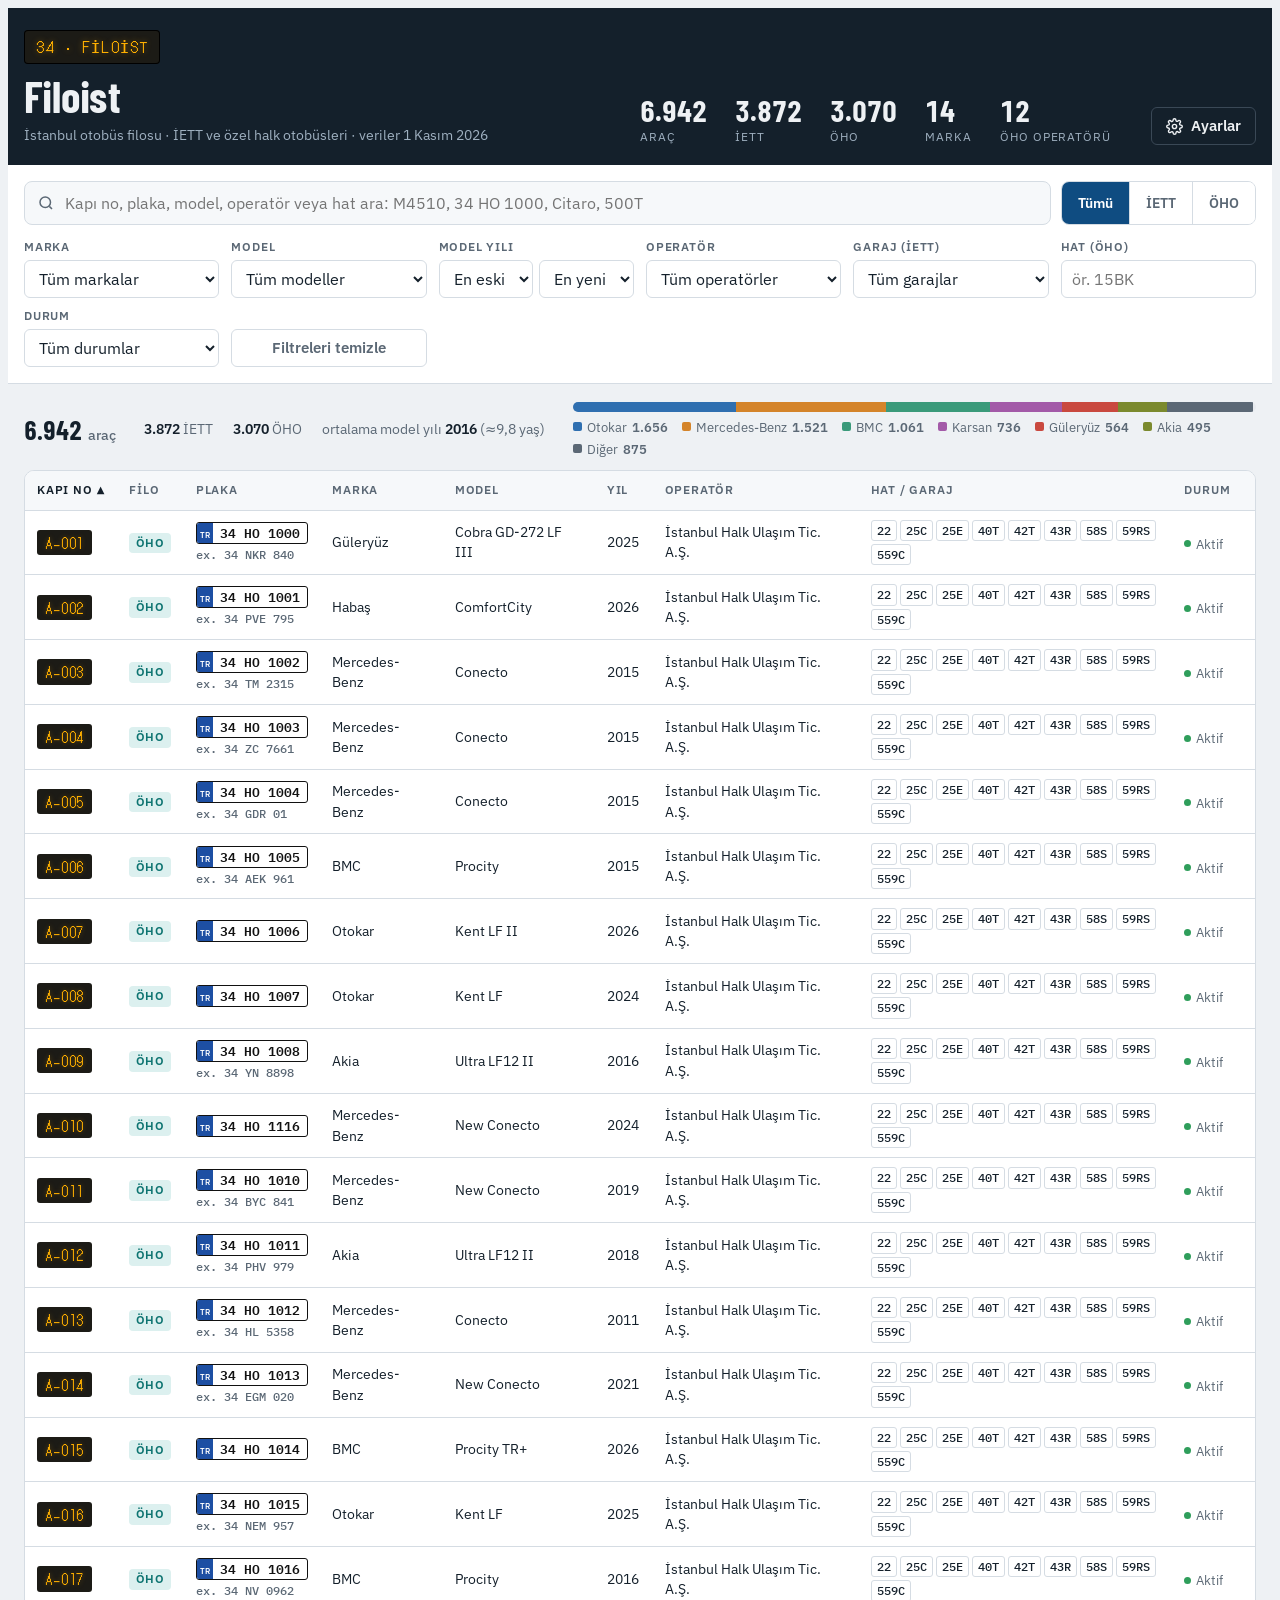
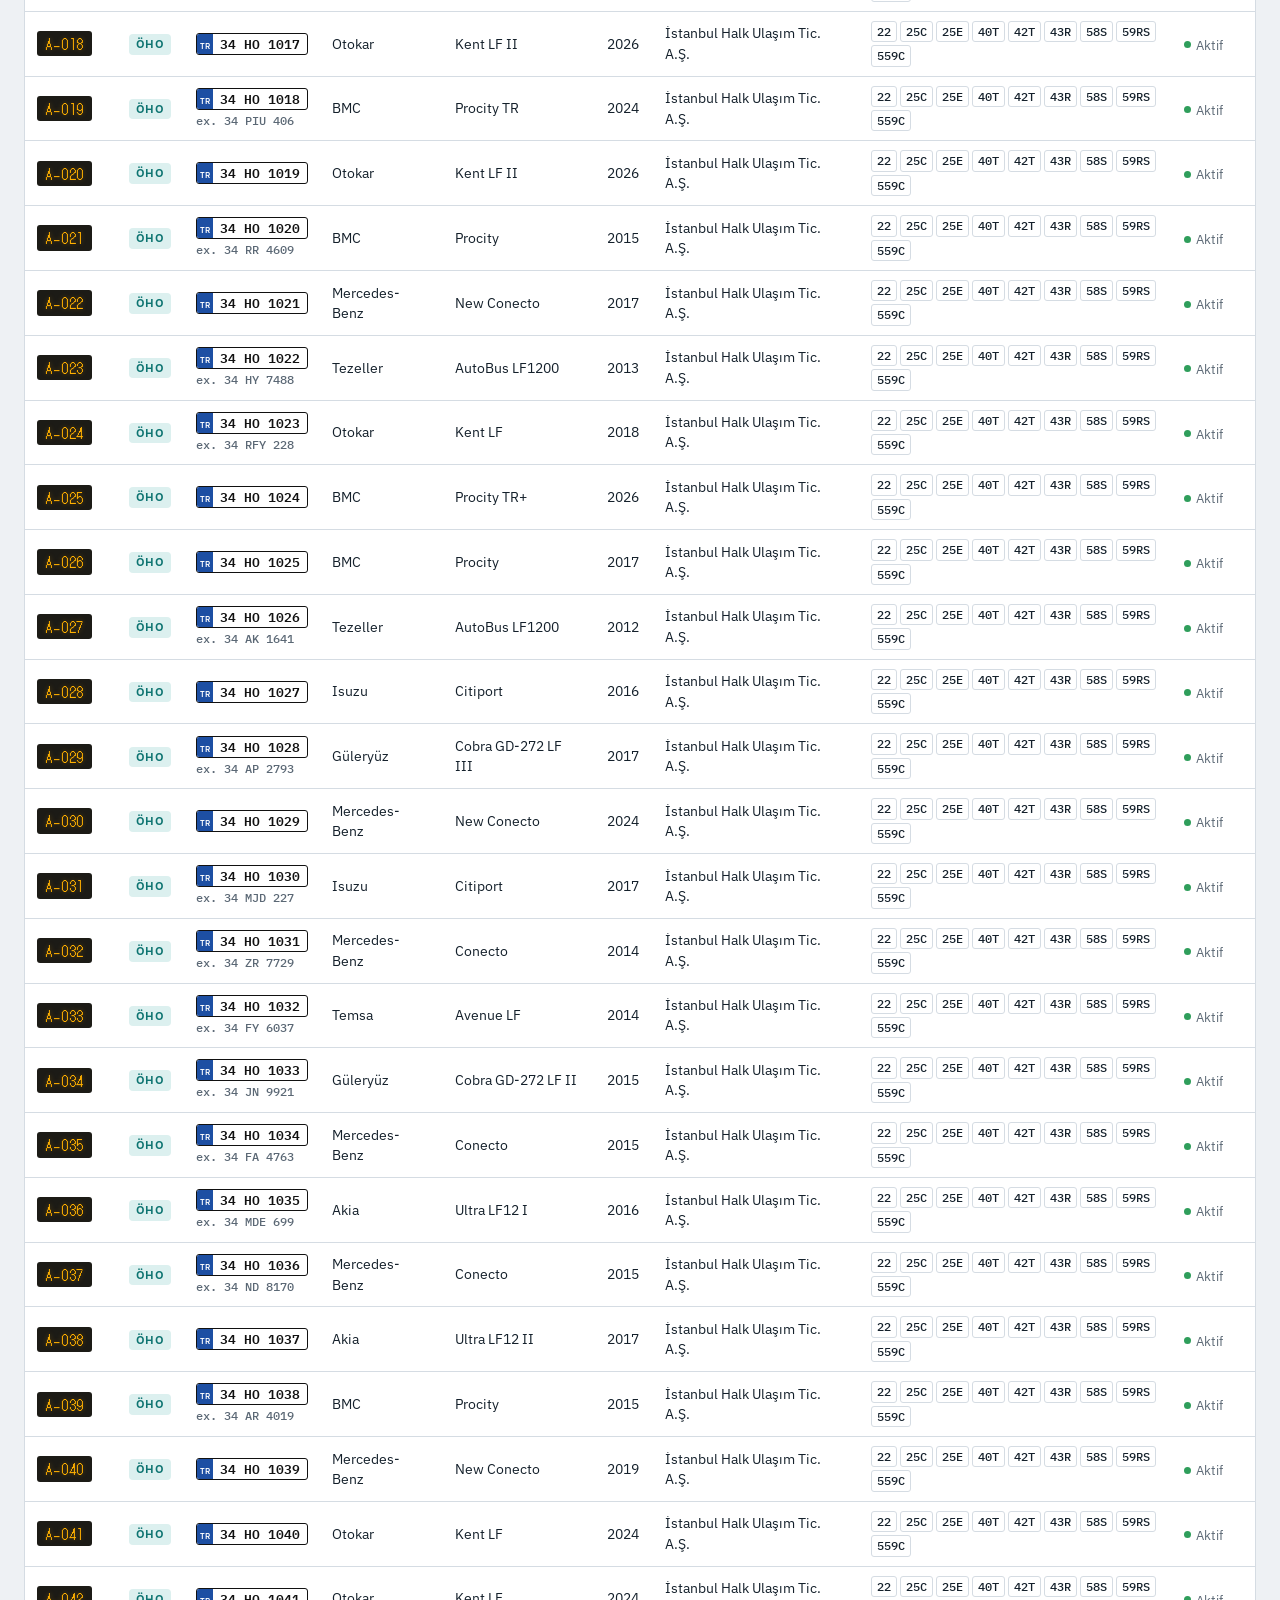
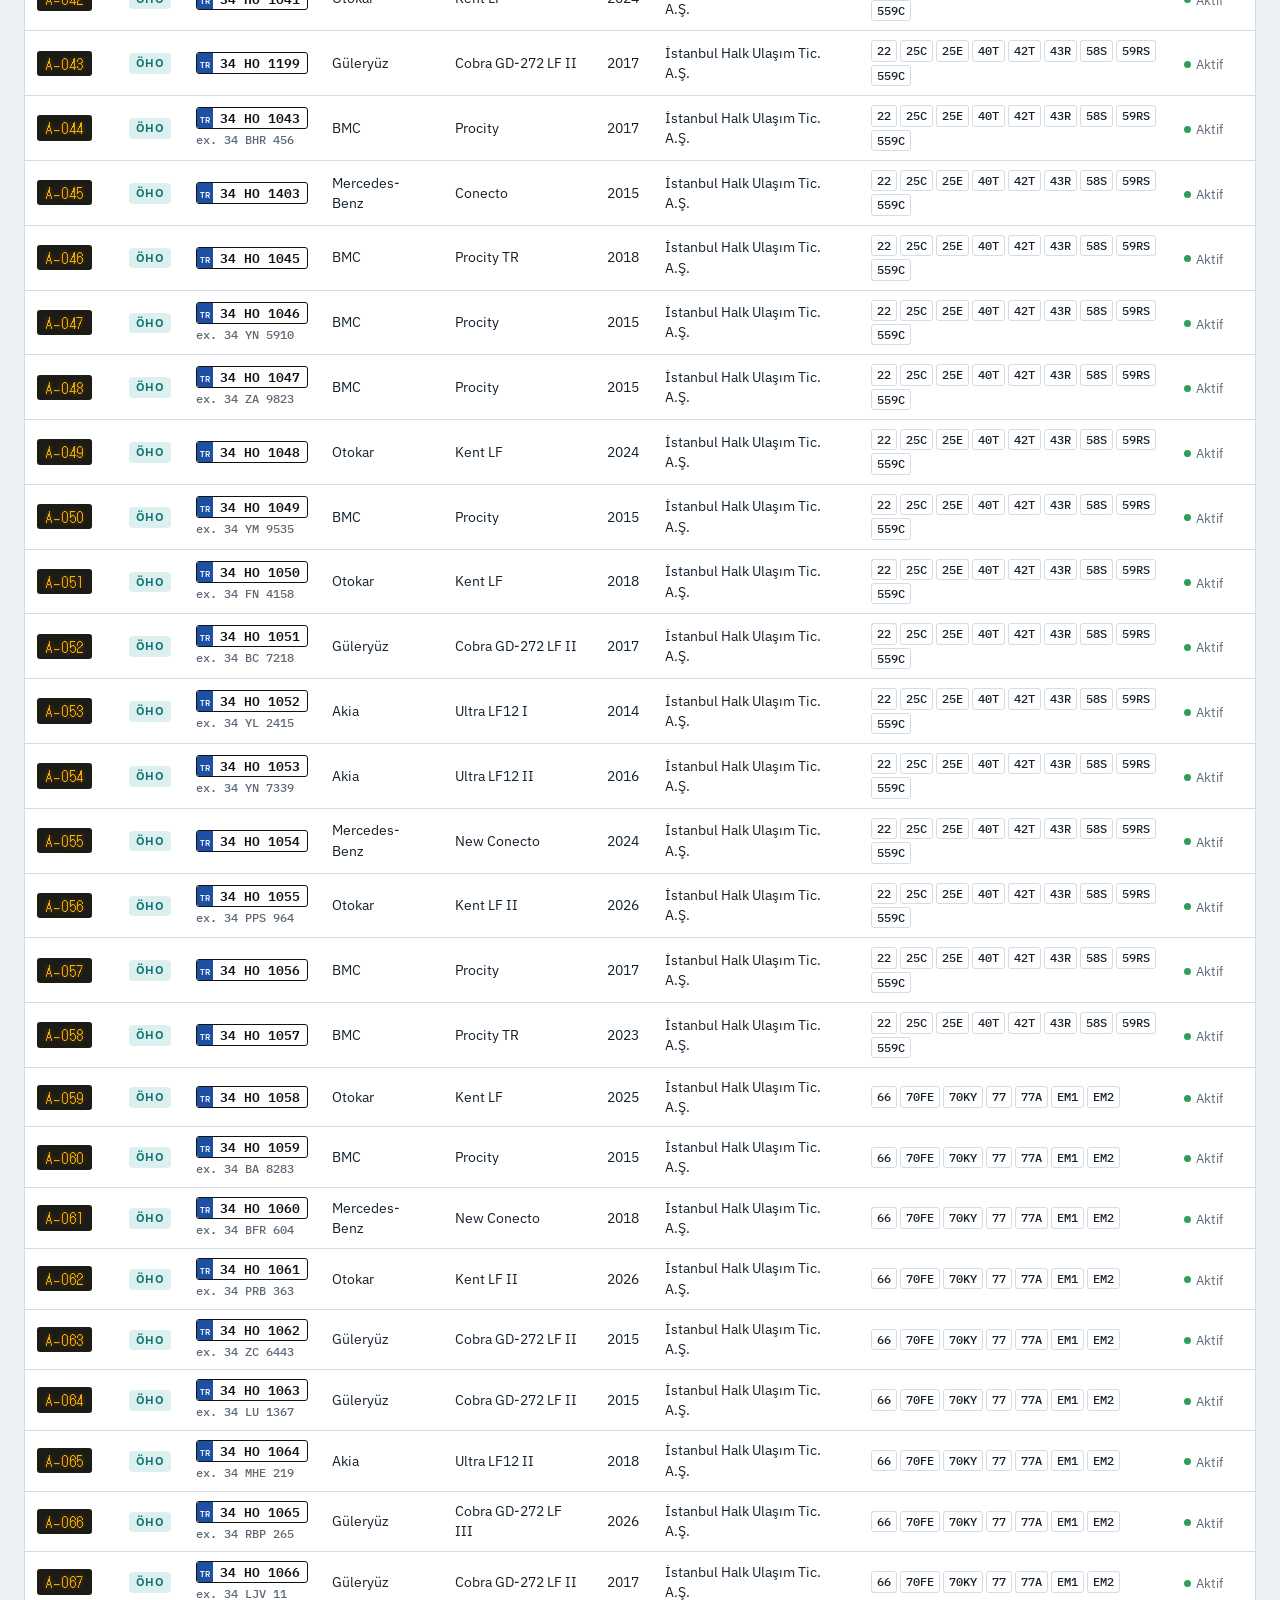
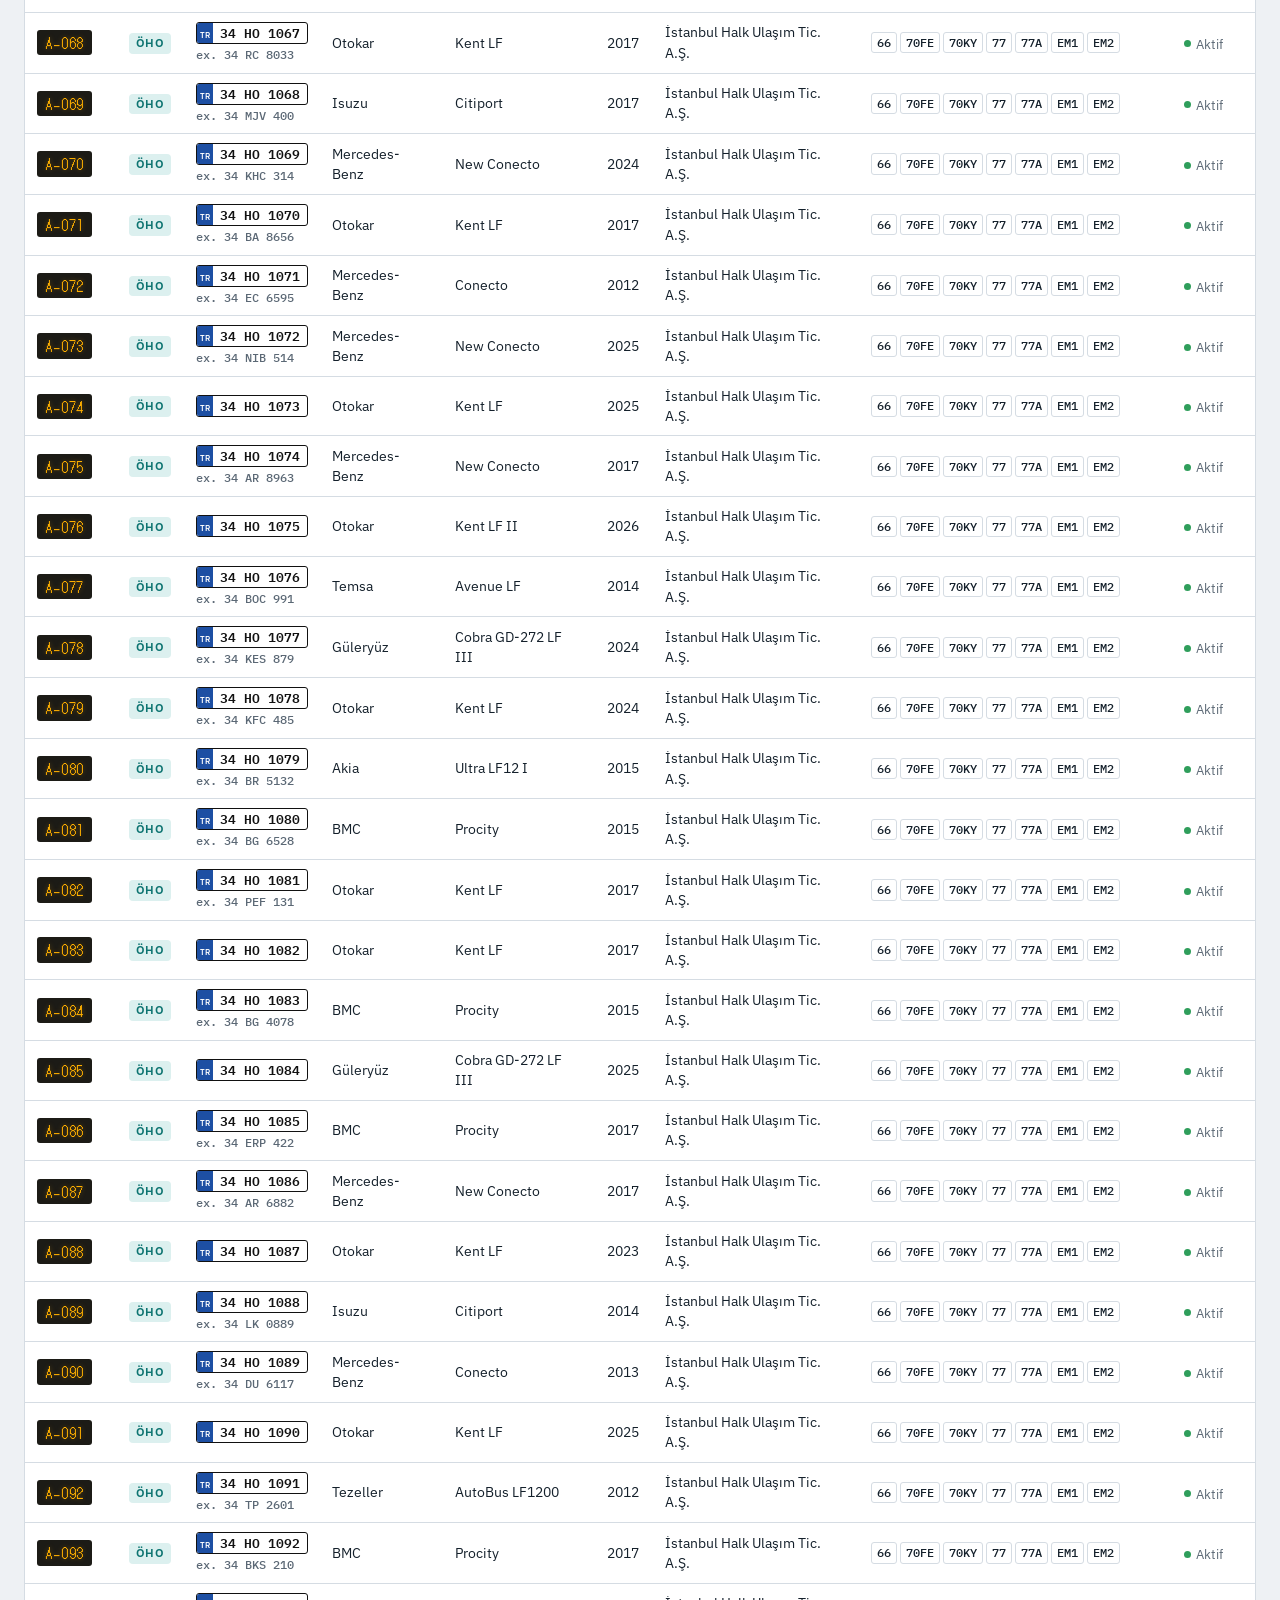
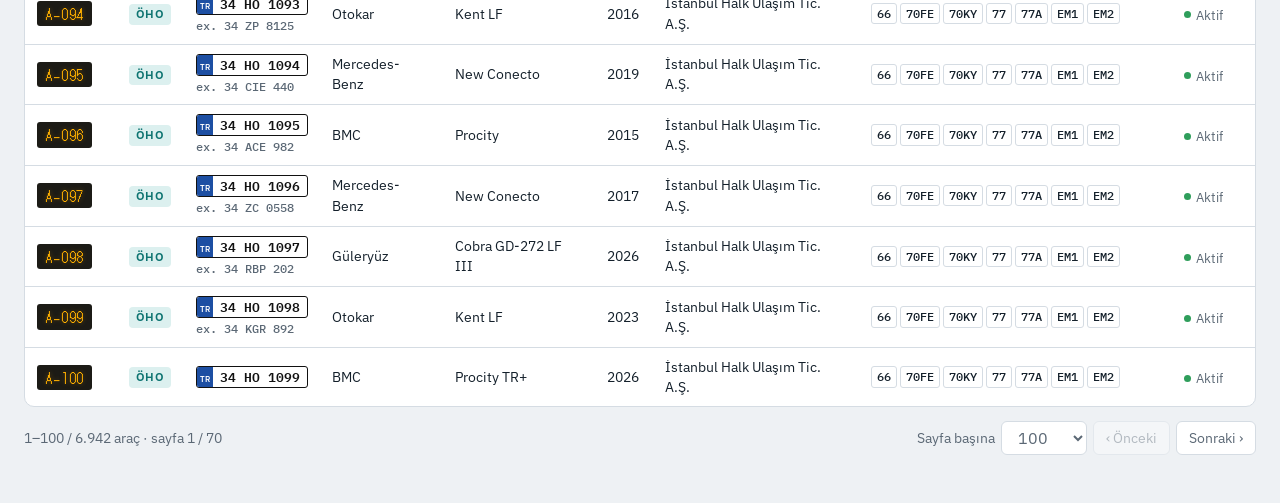
==== index.html @ c5dca684 "Filoist güncellemesi 01.11.2026 22:35" ====
<!doctype html>
<html lang="tr">
<head>
<meta charset="utf-8">
<meta name="viewport" content="width=device-width, initial-scale=1, viewport-fit=cover">
<title>Filoist</title>
<meta name="claude:viewport-fit-sides" content="cover">

<link rel="stylesheet" href="fontlar/fontlar.css">
<link rel="manifest" href="manifest.webmanifest">
<meta name="theme-color" content="#14202b">
<meta name="mobile-web-app-capable" content="yes">
<meta name="apple-mobile-web-app-capable" content="yes">
<meta name="apple-mobile-web-app-status-bar-style" content="black-translucent">
<meta name="apple-mobile-web-app-title" content="Filoist">
<link rel="apple-touch-icon" href="simgeler/apple-touch-icon.png">
<link rel="icon" type="image/png" href="simgeler/simge-192.png">
<style>
/* iPhone, 16 pikselden küçük yazılı kutulara dokununca sayfayı büyütür; bunu önlemek için */
input, select { font-size: 16px !important; }
</style>
</head>
<body>
<script>
if ('serviceWorker' in navigator) addEventListener('load', () => navigator.serviceWorker.register('sw.js').catch(() => {}));
</script>
<script>window.UYGULAMA = "iphone";</script>
<style>
/* Düzen: üstte filo özeti bandı, altında filtre paneli, ardından sıralanabilir araç tablosu (telefonda kart). */
:root {
  --bg: #eef1f4;
  --surface: #ffffff;
  --surface-2: #f6f8fa;
  --ink: #14202b;
  --muted: #5b6875;
  --line: #d5dce3;
  --accent: #0f4c81;
  --accent-soft: #e1ecf6;
  --oho: #0e7471;
  --oho-soft: #dcf0ef;
  --led: #ffb000;
  --led-bg: #1c1b16;
  --warn: #a4520a;
  --warn-soft: #fbecd9;
  --info: #4b5563;
  --info-soft: #e7eaee;
  --plate-blue: #1d4fa3;
  --plate-bg: #ffffff;
  --plate-ink: #111111;
  --band: #14202b;
  --band-ink: #eef1f4;
  --band-muted: #9fb0c0;
  --focus: #2f7fd1;
  --display: "Barlow Condensed", "Arial Narrow", "Roboto Condensed", sans-serif;
  --body: "IBM Plex Sans", "Segoe UI", system-ui, sans-serif;
  --mono: "IBM Plex Mono", ui-monospace, "Cascadia Mono", Consolas, monospace;
  --dot: "DotGothic16", "IBM Plex Mono", ui-monospace, monospace;
}
@media (prefers-color-scheme: dark) {
  :root:not([data-theme="light"]) {
    --bg: #0f1419; --surface: #161d24; --surface-2: #1b232b; --ink: #e6ebf0; --muted: #93a1ae; --line: #2a3540;
    --accent: #6cb4f0; --accent-soft: #19324a; --oho: #45c4c0; --oho-soft: #133a39;
    --warn: #f0a85a; --warn-soft: #3d2a14; --info: #b3bdc7; --info-soft: #252e37;
    --plate-blue: #2a5fb8; --plate-bg: #e9edf1; --plate-ink: #111111;
    --band: #0a0e12; --band-ink: #e6ebf0; --band-muted: #8796a4; --focus: #6cb4f0;
    color-scheme: dark;
  }
}
:root[data-theme="dark"] {
  --bg: #0f1419; --surface: #161d24; --surface-2: #1b232b; --ink: #e6ebf0; --muted: #93a1ae; --line: #2a3540;
  --accent: #6cb4f0; --accent-soft: #19324a; --oho: #45c4c0; --oho-soft: #133a39;
  --warn: #f0a85a; --warn-soft: #3d2a14; --info: #b3bdc7; --info-soft: #252e37;
  --plate-blue: #2a5fb8; --plate-bg: #e9edf1; --plate-ink: #111111;
  --band: #0a0e12; --band-ink: #e6ebf0; --band-muted: #8796a4; --focus: #6cb4f0;
  color-scheme: dark;
}

* { box-sizing: border-box; }
/* display: flex tanımlı öğelerde de hidden özniteliği geçerli olsun (paneller, Ayarlar düğmesi) */
[hidden] { display: none !important; }
body { background: var(--bg); color: var(--ink); font-family: var(--body); font-size: 15px; line-height: 1.45; }
main.wrap { padding-bottom: calc(32px + env(safe-area-inset-bottom, 0px)); }
.wrap { max-width: 1320px; margin: 0 auto; padding-left: max(16px, env(safe-area-inset-left, 0px)); padding-right: max(16px, env(safe-area-inset-right, 0px)); }
button, input, select { font: inherit; color: inherit; }
:focus-visible { outline: 2px solid var(--focus); outline-offset: 2px; }
.num { font-variant-numeric: tabular-nums; }

/* Üst bant */
.band { background: var(--band); color: var(--band-ink); padding-top: env(safe-area-inset-top, 0px); }
.band .wrap { padding-block: 22px 20px; display: flex; flex-wrap: wrap; gap: 18px 40px; align-items: flex-end; justify-content: space-between; }
.brand h1 { font-family: var(--display); font-weight: 700; font-size: clamp(30px, 4.6vw, 44px); line-height: 1; margin: 0; letter-spacing: 0.01em; text-wrap: balance; }
.brand p { margin: 8px 0 0; color: var(--band-muted); font-size: 13.5px; }
.sign { display: inline-flex; align-items: center; gap: 10px; background: var(--led-bg); border-radius: 4px; padding: 6px 12px; margin-bottom: 10px; box-shadow: inset 0 0 0 1px #000; }
.sign span { font-family: var(--dot); color: var(--led); font-size: 15px; letter-spacing: 0.08em; text-shadow: 0 0 6px rgba(255,176,0,.45); white-space: nowrap; }
.totals { display: flex; flex-wrap: wrap; gap: 8px 28px; }
.totals div { display: flex; flex-direction: column; }
.totals b { font-family: var(--display); font-weight: 700; font-size: 30px; line-height: 1; }
.totals small { color: var(--band-muted); font-size: 11.5px; text-transform: uppercase; letter-spacing: 0.08em; margin-top: 4px; }

/* Filtreler */
.panel { background: var(--surface); border-bottom: 1px solid var(--line); }
.panel .wrap { padding-block: 16px; display: grid; gap: 14px; }
.searchrow { display: flex; gap: 10px; flex-wrap: wrap; align-items: center; }
.search { flex: 1 1 340px; min-width: 0; position: relative; }
.search input { width: 100%; height: 44px; border: 1px solid var(--line); background: var(--surface-2); border-radius: 8px; padding: 0 14px 0 40px; font-size: 15.5px; }
.search input:focus { border-color: var(--accent); outline: none; box-shadow: 0 0 0 3px var(--accent-soft); }
.search svg { position: absolute; left: 13px; top: 13px; width: 18px; height: 18px; color: var(--muted); }
.seg { display: inline-flex; border: 1px solid var(--line); border-radius: 8px; overflow: hidden; height: 44px; }
.seg button { border: 0; background: var(--surface); padding: 0 16px; cursor: pointer; font-weight: 600; font-size: 14px; color: var(--muted); }
.seg button + button { border-left: 1px solid var(--line); }
.seg button[aria-pressed="true"] { background: var(--accent); color: var(--surface); }
.toggle-filters { display: none; height: 44px; border: 1px solid var(--line); background: var(--surface); border-radius: 8px; padding: 0 14px; font-weight: 600; cursor: pointer; }
.filters { display: grid; grid-template-columns: repeat(auto-fill, minmax(180px, 1fr)); gap: 10px 12px; align-items: end; }
.field { display: flex; flex-direction: column; gap: 4px; min-width: 0; }
.field label { font-size: 11.5px; text-transform: uppercase; letter-spacing: 0.07em; color: var(--muted); font-weight: 600; }
.field select, .field input { height: 38px; border: 1px solid var(--line); border-radius: 6px; background: var(--surface); padding: 0 10px; min-width: 0; width: 100%; }
.field.years > div { display: flex; gap: 6px; }
.field select:disabled { opacity: .5; }
.reset { height: 38px; border: 1px solid var(--line); background: transparent; border-radius: 6px; padding: 0 14px; cursor: pointer; color: var(--muted); font-weight: 600; }
.reset:hover { color: var(--ink); border-color: var(--muted); }

/* Sonuç özeti */
.summary { display: flex; flex-wrap: wrap; gap: 12px 28px; align-items: center; padding-block: 18px 12px; }
.count { font-family: var(--display); font-weight: 700; font-size: 26px; line-height: 1; }
.count small { font-family: var(--body); font-weight: 500; font-size: 14px; color: var(--muted); margin-left: 6px; }
.minis { display: flex; flex-wrap: wrap; gap: 6px 20px; color: var(--muted); font-size: 13.5px; }
.minis b { color: var(--ink); font-weight: 600; }
.mix { flex: 1 1 320px; min-width: 0; display: grid; gap: 6px; }
.mixbar { display: flex; height: 10px; border-radius: 5px; overflow: hidden; background: var(--info-soft); }
.mixbar i { display: block; height: 100%; }
.mixlegend { display: flex; flex-wrap: wrap; gap: 4px 14px; font-size: 12.5px; color: var(--muted); }
.mixlegend span { display: inline-flex; align-items: center; gap: 5px; white-space: nowrap; }
.mixlegend i { width: 9px; height: 9px; border-radius: 2px; display: inline-block; }

/* Tablo */
.tablewrap { background: var(--surface); border: 1px solid var(--line); border-radius: 10px; overflow-x: auto; }
table { width: 100%; border-collapse: collapse; font-size: 14px; }
thead th { position: sticky; top: 0; background: var(--surface-2); text-align: left; font-size: 11.5px; text-transform: uppercase; letter-spacing: 0.07em; color: var(--muted); font-weight: 600; padding: 0; border-bottom: 1px solid var(--line); white-space: nowrap; z-index: 1; }
thead th button { all: unset; display: flex; align-items: center; gap: 4px; padding: 11px 12px; cursor: pointer; width: 100%; box-sizing: border-box; }
thead th button:focus-visible { outline: 2px solid var(--focus); outline-offset: -2px; }
thead th button .arr { opacity: 0; font-size: 10px; }
thead th[aria-sort] button { color: var(--ink); }
thead th[aria-sort] button .arr { opacity: 1; }
tbody tr { border-bottom: 1px solid var(--line); cursor: pointer; }
tbody tr:last-child { border-bottom: 0; }
tbody tr:hover { background: var(--surface-2); }
td { padding: 9px 12px; vertical-align: middle; }
td.c-model { min-width: 150px; }
td.c-op { min-width: 160px; max-width: 240px; }
td.c-hat { min-width: 180px; max-width: 320px; }
.kapi { display: inline-block; font-family: var(--dot); background: var(--led-bg); color: var(--led); padding: 3px 8px 2px; border-radius: 3px; font-size: 14px; letter-spacing: 0.06em; white-space: nowrap; text-shadow: 0 0 5px rgba(255,176,0,.35); }
.plate { display: inline-flex; align-items: stretch; border: 1.5px solid var(--plate-ink); border-radius: 3px; background: var(--plate-bg); color: var(--plate-ink); font-family: var(--mono); font-weight: 600; font-size: 13px; white-space: nowrap; overflow: hidden; line-height: 1; }
.plate::before { content: "TR"; background: var(--plate-blue); color: #fff; font-size: 7.5px; font-family: var(--body); font-weight: 600; padding: 9px 3px 2px; letter-spacing: 0.02em; }
.plate span { padding: 4px 7px 3px; }
.plate.none { border-style: dashed; color: var(--muted); background: transparent; border-color: var(--line); font-weight: 500; }
.plate.none::before { display: none; }
.ex { display: block; font-size: 11.5px; color: var(--muted); margin-top: 3px; font-family: var(--mono); white-space: nowrap; }
.chip { display: inline-block; font-size: 11.5px; font-weight: 600; padding: 2px 7px; border-radius: 4px; white-space: nowrap; letter-spacing: 0.02em; }
.chip.iett { background: var(--accent-soft); color: var(--accent); }
.chip.oho { background: var(--oho-soft); color: var(--oho); }
.est { color: var(--muted); font-size: 12px; margin-left: 3px; cursor: help; }
.unknown { color: var(--muted); font-style: italic; }
.hats { display: flex; flex-wrap: wrap; gap: 3px; }
.hat { all: unset; cursor: pointer; font-family: var(--mono); font-size: 12px; font-weight: 500; padding: 1px 5px; border: 1px solid var(--line); border-radius: 3px; background: var(--surface); }
.hat:hover { border-color: var(--oho); color: var(--oho); }
.hat:focus-visible { outline: 2px solid var(--focus); }
.garaj { font-size: 13.5px; }
.garaj::before { content: "Garaj "; color: var(--muted); font-size: 11.5px; text-transform: uppercase; letter-spacing: 0.06em; margin-right: 2px; }
.state { display: inline-flex; align-items: center; gap: 5px; font-size: 12.5px; white-space: nowrap; }
.state::before { content: ""; width: 7px; height: 7px; border-radius: 50%; background: #2f9e5b; }
.state.warn { color: var(--warn); background: var(--warn-soft); padding: 2px 7px; border-radius: 4px; font-weight: 600; }
.state.warn::before { background: var(--warn); }
.state.info { color: var(--info); background: var(--info-soft); padding: 2px 7px; border-radius: 4px; font-weight: 600; }
.state.info::before { background: var(--info); }
.state.ok { color: var(--muted); }
.empty { padding: 48px 16px; text-align: center; color: var(--muted); }
.empty b { display: block; color: var(--ink); font-size: 16px; margin-bottom: 4px; }

/* Sayfalama */
.pager { display: flex; flex-wrap: wrap; gap: 10px 16px; align-items: center; justify-content: space-between; padding-block: 14px 8px; color: var(--muted); font-size: 13.5px; }
.pager .btns { display: flex; gap: 6px; align-items: center; }
.pager button, .pager select { height: 34px; border: 1px solid var(--line); background: var(--surface); border-radius: 6px; padding: 0 12px; cursor: pointer; }
.pager button:disabled { opacity: .4; cursor: default; }

/* Detay paneli */
.scrim { position: fixed; inset: 0; background: rgba(8, 12, 16, .45); z-index: 20; }
.detail { position: fixed; top: 0; right: 0; bottom: 0; width: min(440px, 100%); background: var(--surface); z-index: 21; border-left: 1px solid var(--line); display: flex; flex-direction: column; padding-top: env(safe-area-inset-top, 0px); padding-bottom: env(safe-area-inset-bottom, 0px); padding-right: env(safe-area-inset-right, 0px); }
.detail header { display: flex; align-items: center; justify-content: space-between; gap: 12px; padding: 18px 20px; border-bottom: 1px solid var(--line); }
.detail header .kapi { font-size: 22px; padding: 6px 12px 4px; }
.close { border: 1px solid var(--line); background: var(--surface); border-radius: 6px; width: 36px; height: 36px; cursor: pointer; font-size: 18px; line-height: 1; }
.detail .body { overflow-y: auto; padding: 18px 20px 28px; display: grid; gap: 18px; }
.detail h2 { font-family: var(--display); font-weight: 700; font-size: 26px; line-height: 1.1; margin: 0; text-wrap: balance; }
.detail h2 small { display: block; font-family: var(--body); font-weight: 500; font-size: 14px; color: var(--muted); margin-top: 4px; }
.kv { display: grid; grid-template-columns: 120px 1fr; gap: 9px 14px; margin: 0; font-size: 14px; }
.kv dt { color: var(--muted); font-size: 12px; text-transform: uppercase; letter-spacing: 0.06em; padding-top: 2px; }
.kv dd { margin: 0; min-width: 0; overflow-wrap: anywhere; }
.note { background: var(--surface-2); border: 1px solid var(--line); border-radius: 8px; padding: 10px 12px; font-size: 13.5px; color: var(--muted); }
.note b { color: var(--ink); }
.actions { display: flex; flex-wrap: wrap; gap: 8px; }
.actions button { border: 1px solid var(--line); background: var(--surface); border-radius: 6px; padding: 7px 12px; cursor: pointer; font-size: 13.5px; font-weight: 500; }
.actions button:hover { border-color: var(--accent); color: var(--accent); }
.detail a { color: var(--accent); }

/* Ayarlar (yalnızca masaüstü uygulamasında) */
.band-tools { display: flex; align-items: flex-end; gap: 18px 40px; flex-wrap: wrap; }
.settings-btn { height: 38px; border: 1px solid #3a4856; background: transparent; color: var(--band-ink); border-radius: 6px; padding: 0 14px; cursor: pointer; font-weight: 600; display: inline-flex; align-items: center; gap: 8px; }
.settings-btn:hover { border-color: var(--band-muted); }
.settings-btn svg { width: 17px; height: 17px; }
.set-group { display: grid; gap: 12px; }
.set-group h3 { font-family: var(--display); font-size: 19px; margin: 0; letter-spacing: 0.02em; }
.set-row { display: grid; grid-template-columns: 1fr auto; gap: 4px 14px; align-items: center; }
.set-row label { font-weight: 500; }
.set-row small { grid-column: 1 / -1; color: var(--muted); font-size: 12.5px; }
.set-row input[type="checkbox"] { width: 20px; height: 20px; accent-color: var(--accent); }
.set-row select { height: 36px; border: 1px solid var(--line); border-radius: 6px; background: var(--surface); padding: 0 10px; }
.set-row select:disabled { opacity: .5; }

/* Telefon: tablo satırları kart olur */
@media (max-width: 760px) {
  .toggle-filters { display: inline-flex; align-items: center; }
  .filters[data-collapsed="true"] { display: none; }
  .filters { grid-template-columns: 1fr 1fr; }
  .seg { flex: 1 1 auto; }
  .seg button { flex: 1; padding: 0 8px; }
  .tablewrap { background: transparent; border: 0; overflow: visible; }
  table, tbody { display: block; }
  thead { display: none; }
  tbody tr { display: grid; grid-template-columns: auto 1fr auto; gap: 6px 10px; background: var(--surface); border: 1px solid var(--line); border-radius: 10px; padding: 12px; margin-bottom: 8px; }
  tbody tr:last-child { border-bottom: 1px solid var(--line); }
  td { padding: 0; display: block; min-width: 0 !important; max-width: none !important; }
  td.c-kapi { grid-column: 1; }
  td.c-filo { grid-column: 3; justify-self: end; }
  td.c-plaka { grid-column: 2; grid-row: 1; }
  td.c-model { grid-column: 1 / -1; font-weight: 600; }
  td.c-marka { display: none; }
  td.c-yil { display: none; }
  td.c-op { grid-column: 1 / -1; color: var(--muted); font-size: 13px; }
  td.c-hat { grid-column: 1 / -1; }
  td.c-durum { grid-column: 1 / -1; }
  td.c-durum:has(.ok) { display: none; }
  .m-only { display: inline; }
}
@media (min-width: 761px) { .m-only { display: none; } }
@media (prefers-reduced-motion: no-preference) {
  .detail { animation: slide .18s ease-out; }
  @keyframes slide { from { transform: translateX(24px); opacity: .6; } }
}
</style>

<div class="band">
  <div class="wrap">
    <div class="brand">
      <div class="sign" aria-hidden="true"><span>34 · FİLOİST</span></div>
      <h1>Filoist</h1>
      <p id="dataNote">İstanbul otobüs filosu · İETT ve özel halk otobüsleri · veriler 1 Kasım 2026</p>
    </div>
    <div class="band-tools">
      <div class="totals num" id="totals"></div>
      <button type="button" class="settings-btn" id="openSettings" hidden><svg viewBox="0 0 24 24" fill="none" stroke="currentColor" stroke-width="2" aria-hidden="true"><circle cx="12" cy="12" r="3"></circle><path d="M19.4 15a1.7 1.7 0 0 0 .3 1.8l.1.1a2 2 0 1 1-2.8 2.8l-.1-.1a1.7 1.7 0 0 0-1.8-.3 1.7 1.7 0 0 0-1 1.5V21a2 2 0 1 1-4 0v-.1a1.7 1.7 0 0 0-1.1-1.5 1.7 1.7 0 0 0-1.8.3l-.1.1a2 2 0 1 1-2.8-2.8l.1-.1a1.7 1.7 0 0 0 .3-1.8 1.7 1.7 0 0 0-1.5-1H3a2 2 0 1 1 0-4h.1a1.7 1.7 0 0 0 1.5-1.1 1.7 1.7 0 0 0-.3-1.8l-.1-.1a2 2 0 1 1 2.8-2.8l.1.1a1.7 1.7 0 0 0 1.8.3H9a1.7 1.7 0 0 0 1-1.5V3a2 2 0 1 1 4 0v.1a1.7 1.7 0 0 0 1 1.5 1.7 1.7 0 0 0 1.8-.3l.1-.1a2 2 0 1 1 2.8 2.8l-.1.1a1.7 1.7 0 0 0-.3 1.8V9a1.7 1.7 0 0 0 1.5 1H21a2 2 0 1 1 0 4h-.1a1.7 1.7 0 0 0-1.5 1z"></path></svg>Ayarlar</button>
    </div>
  </div>
</div>

<div class="panel">
  <div class="wrap">
    <div class="searchrow">
      <div class="search">
        <svg viewBox="0 0 24 24" fill="none" stroke="currentColor" stroke-width="2" aria-hidden="true"><circle cx="11" cy="11" r="7"></circle><path d="m20 20-3.5-3.5"></path></svg>
        <input id="q" type="search" placeholder="Kapı no, plaka, model, operatör veya hat ara: M4510, 34 HO 1000, Citaro, 500T" aria-label="Ara" autocomplete="off">
      </div>
      <div class="seg" role="group" aria-label="Filo">
        <button type="button" data-filo="" aria-pressed="true">Tümü</button>
        <button type="button" data-filo="İETT" aria-pressed="false">İETT</button>
        <button type="button" data-filo="ÖHO" aria-pressed="false">ÖHO</button>
      </div>
      <button type="button" class="toggle-filters" id="toggleFilters" aria-expanded="false" aria-controls="filters">Filtreler</button>
    </div>
    <div class="filters" id="filters" data-collapsed="true">
      <div class="field"><label for="fMarka">Marka</label><select id="fMarka"></select></div>
      <div class="field"><label for="fModel">Model</label><select id="fModel"></select></div>
      <div class="field years"><label for="fYilMin">Model yılı</label><div><select id="fYilMin" aria-label="En eski yıl"></select><select id="fYilMax" aria-label="En yeni yıl"></select></div></div>
      <div class="field"><label for="fOperator">Operatör</label><select id="fOperator"></select></div>
      <div class="field"><label for="fGaraj">Garaj (İETT)</label><select id="fGaraj"></select></div>
      <div class="field"><label for="fHat">Hat (ÖHO)</label><input id="fHat" list="hatList" placeholder="ör. 15BK" autocomplete="off"><datalist id="hatList"></datalist></div>
      <div class="field"><label for="fDurum">Durum</label><select id="fDurum"></select></div>
      <div class="field"><button type="button" class="reset" id="reset">Filtreleri temizle</button></div>
    </div>
  </div>
</div>

<main class="wrap">
  <div class="summary">
    <div class="count num" id="count"></div>
    <div class="minis num" id="minis"></div>
    <div class="mix" id="mix"></div>
  </div>
  <div class="tablewrap">
    <table>
      <thead><tr id="head"></tr></thead>
      <tbody id="rows"></tbody>
    </table>
  </div>
  <div class="pager">
    <div id="pageInfo" class="num"></div>
    <div class="btns">
      <label for="pageSize">Sayfa başına</label>
      <select id="pageSize"><option>50</option><option selected>100</option><option>250</option><option>500</option><option value="0">Tümü</option></select>
      <button type="button" id="prev">‹ Önceki</button>
      <button type="button" id="next">Sonraki ›</button>
    </div>
  </div>
</main>

<div class="scrim" id="scrim" hidden></div>
<aside class="detail" id="detail" hidden aria-modal="true" role="dialog" aria-labelledby="dTitle"></aside>
<aside class="detail" id="settings" hidden aria-modal="true" role="dialog" aria-labelledby="sTitle">
  <header><h2 id="sTitle">Ayarlar</h2><button type="button" class="close" id="sClose" aria-label="Ayarları kapat">×</button></header>
  <div class="body">
    <div class="set-group">
      <h3>Açılışta hatırlananlar</h3>
      <div class="set-row"><label for="aFiltre">Filtreleri ve aramayı hatırla</label><input type="checkbox" id="aFiltre">
        <small>Kapalıyken uygulama her açılışta tüm araçlarla, filtresiz başlar.</small></div>
      <div class="set-row"><label for="aBoyut">Sayfa başına kayıt sayısını hatırla</label><input type="checkbox" id="aBoyut">
        <small>Kapalıyken her açılışta aşağıdaki varsayılan kullanılır.</small></div>
      <div class="set-row"><label for="aVarsayilan">Varsayılan sayfa başına kayıt</label>
        <select id="aVarsayilan"><option>50</option><option>100</option><option>250</option><option>500</option><option value="0">Tümü</option></select></div>
      <div class="set-row"><label for="aSirala">Sıralamayı hatırla</label><input type="checkbox" id="aSirala">
        <small>Kapalıyken liste her açılışta kapı numarasına göre sıralanır.</small></div>
    </div>
    <div class="set-group">
      <h3>Görünüm</h3>
      <div class="set-row"><label for="aTema">Tema</label>
        <select id="aTema"><option value="">Sistemle aynı</option><option value="light">Açık</option><option value="dark">Koyu</option></select></div>
      <div class="set-row"><label for="aOlcek">Yazı ve arayüz boyutu</label>
        <select id="aOlcek"><option value="90">%90</option><option value="100">%100</option><option value="115">%115</option><option value="130">%130</option><option value="150">%150</option></select></div>
    </div>
    <div class="set-group" id="grpKullanim">
      <h3>Kullanım</h3>
      <div class="set-row"><label for="aOdak">Açılışta arama kutusuna odaklan</label><input type="checkbox" id="aOdak">
        <small>Uygulama açılır açılmaz kapı no veya plaka yazmaya başlayabilirsin.</small></div>
    </div>
    <div class="actions"><button type="button" id="aSifirla">Ayarları varsayılana döndür</button></div>
  </div>
</aside>

<script src="filo.js"></script>
<script>
(function () {
  const D = window.FILO;
  const F = D.alanlar;
  const tr = 'tr';
  const fmt = new Intl.NumberFormat('tr-TR');
  const MAP = { 'ç': 'c', 'ğ': 'g', 'ı': 'i', 'ö': 'o', 'ş': 's', 'ü': 'u', 'â': 'a', 'î': 'i', 'û': 'u' };
  const norm = s => (s || '').toLocaleLowerCase(tr).replace(/[çğıöşüâîû]/g, c => MAP[c]).replace(/-/g, '');
  const esc = s => String(s == null ? '' : s).replace(/[&<>"']/g, c => ({ '&': '&amp;', '<': '&lt;', '>': '&gt;', '"': '&quot;', "'": '&#39;' }[c]));

  const all = D.satirlar.map(r => {
    const a = {};
    F.forEach((k, i) => { a[k] = r[i]; });
    a.hatList = a.hatlar ? a.hatlar.split(' ') : [];
    a.hatSet = new Set(a.hatList.map(norm));
    const p = (a.plaka || '').replace(/\s/g, ''), e = (a.eskiPlaka || '').replace(/\s/g, '');
    a._s = ' ' + [a.kapi, a.plaka, p, a.eskiPlaka, e, a.marka, a.model, a.marka + a.model, a.operator, a.hatlar, a.garaj, a.yil].map(norm).join(' ') + ' ';
    a._n = Number(a.yil) || 0;
    // Kapı no sıralaması harf + sayıya göre: A-001 ve A1001 aynı A dizisinde sayı sırasıyla yer alır
    a._k = a.kapi.replace(/-/g, '');
    return a;
  });

  // Marka renkleri (sonuç dağılım çubuğu)
  const PALETTE = ['#2f6fb0', '#d4842a', '#3a9a7a', '#a35aa8', '#c9493f', '#7b8a2e', '#5b6875'];

  // Ayarlar masaüstü (exe) ve iPhone sürümünde değiştirilebilir; düz web sayfası varsayılanlarla çalışır
  const UYGULAMA = window.UYGULAMA || '';
  const AYARLI = UYGULAMA === 'masaustu' || UYGULAMA === 'iphone';
  const VARSAYILAN_AYAR = { filtre: true, boyut: true, varsayilan: 100, sirala: true, tema: '', olcek: 100, odak: true };
  const BOYUTLAR = [50, 100, 250, 500, 0], OLCEKLER = [90, 100, 115, 130, 150], TEMALAR = ['', 'light', 'dark'];
  const A = Object.assign({}, VARSAYILAN_AYAR);
  if (AYARLI) try {
    // Bozuk ya da eski kayıtlardan gelen geçersiz değerler varsayılana döner
    const k = JSON.parse(localStorage.getItem('filo-ayarlar') || '{}');
    ['filtre', 'boyut', 'sirala', 'odak'].forEach(x => { if (typeof k[x] === 'boolean') A[x] = k[x]; });
    if (BOYUTLAR.includes(k.varsayilan)) A.varsayilan = k.varsayilan;
    if (OLCEKLER.includes(k.olcek)) A.olcek = k.olcek;
    if (TEMALAR.includes(k.tema)) A.tema = k.tema;
  } catch (e) {}
  const saveAyar = () => { try { localStorage.setItem('filo-ayarlar', JSON.stringify(A)); } catch (e) {} };

  const FILTRE_ALANLARI = ['q', 'filo', 'marka', 'model', 'yilMin', 'yilMax', 'operator', 'garaj', 'hat', 'durum'];
  const SIRALAMALAR = ['kapi', 'filo', 'plaka', 'marka', 'model', 'yil', 'operator', 'yer', 'durum'];
  const S = { q: '', filo: '', marka: '', model: '', yilMin: '', yilMax: '', operator: '', garaj: '', hat: '', durum: '', sort: 'kapi', dir: 1, page: 0, size: A.varsayilan };
  try {
    const kayit = JSON.parse(localStorage.getItem('filo-durum') || '{}');
    if (A.filtre) FILTRE_ALANLARI.forEach(k => { if (typeof kayit[k] === 'string') S[k] = kayit[k]; });
    if (A.sirala && SIRALAMALAR.includes(kayit.sort)) { S.sort = kayit.sort; S.dir = kayit.dir === -1 ? -1 : 1; }
    if (A.boyut && BOYUTLAR.includes(kayit.size)) S.size = kayit.size;
  } catch (e) {}
  const save = () => { try { localStorage.setItem('filo-durum', JSON.stringify(S)); } catch (e) {} };

  const $ = id => document.getElementById(id);
  const countBy = (list, key) => { const m = new Map(); list.forEach(a => { const v = a[key]; if (v) m.set(v, (m.get(v) || 0) + 1); }); return m; };
  const sortedKeys = m => [...m.keys()].sort((x, y) => x.localeCompare(y, tr));

  function fillSelect(el, label, m, cur) {
    el.innerHTML = `<option value="">${esc(label)}</option>` + sortedKeys(m).map(k => `<option value="${esc(k)}">${esc(k)} (${fmt.format(m.get(k))})</option>`).join('');
    el.value = m.has(cur) ? cur : '';
  }

  // Sabit seçenekler
  const totals = { total: all.length, iett: all.filter(a => a.filo === 'İETT').length, oho: all.filter(a => a.filo === 'ÖHO').length };
  $('totals').innerHTML = [
    [totals.total, 'araç'], [totals.iett, 'İETT'], [totals.oho, 'ÖHO'],
    [countBy(all, 'marka').size, 'marka'], [countBy(all.filter(a => a.filo === 'ÖHO'), 'operator').size, 'ÖHO operatörü'],
  ].map(([n, l]) => `<div><b>${fmt.format(n)}</b><small>${l}</small></div>`).join('');

  const years = [...new Set(all.map(a => a._n).filter(Boolean))].sort((a, b) => a - b);
  $('fYilMin').innerHTML = '<option value="">En eski</option>' + years.map(y => `<option>${y}</option>`).join('');
  $('fYilMax').innerHTML = '<option value="">En yeni</option>' + years.map(y => `<option>${y}</option>`).join('');
  fillSelect($('fGaraj'), 'Tüm garajlar', countBy(all, 'garaj'), '');
  fillSelect($('fDurum'), 'Tüm durumlar', countBy(all, 'durum'), '');
  const hatCounts = new Map();
  all.forEach(a => a.hatList.forEach(h => hatCounts.set(h, (hatCounts.get(h) || 0) + 1)));
  $('hatList').innerHTML = [...hatCounts.keys()].sort((x, y) => x.localeCompare(y, tr, { numeric: true })).map(h => `<option value="${esc(h)}">`).join('');

  // Seçenek listeleri filo seçimine göre daralır; model listesi markaya göre
  const GARAJLAR = countBy(all, 'garaj'), DURUMLAR = countBy(all, 'durum');
  function refreshOptions() {
    // Seçili filoya uymayan ya da artık var olmayan değerler görünmeden filtrelemesin
    if (!['', 'İETT', 'ÖHO'].includes(S.filo)) S.filo = '';
    if (S.filo === 'ÖHO' || !GARAJLAR.has(S.garaj)) S.garaj = '';
    if (S.filo === 'İETT') S.hat = '';
    if (!DURUMLAR.has(S.durum)) S.durum = '';
    if (!years.includes(Number(S.yilMin))) S.yilMin = '';
    if (!years.includes(Number(S.yilMax))) S.yilMax = '';
    const base = S.filo ? all.filter(a => a.filo === S.filo) : all;
    fillSelect($('fMarka'), 'Tüm markalar', countBy(base, 'marka'), S.marka);
    S.marka = $('fMarka').value;
    fillSelect($('fModel'), S.marka ? 'Tüm ' + S.marka + ' modelleri' : 'Tüm modeller', countBy(S.marka ? base.filter(a => a.marka === S.marka) : base, 'model'), S.model);
    S.model = $('fModel').value;
    fillSelect($('fOperator'), 'Tüm operatörler', countBy(base, 'operator'), S.operator);
    S.operator = $('fOperator').value;
    $('fGaraj').disabled = S.filo === 'ÖHO';
    $('fHat').disabled = S.filo === 'İETT';
  }

  function filtered() {
    const terms = norm(S.q).split(/\s+/).filter(Boolean);
    const qJoined = norm(S.q).replace(/\s+/g, '');
    // Plaka gibi görünen aramada (34 HO 1000) tam plaka eşleşmesi aranır
    const plateQ = /^\d{2}[a-z]{1,3}\d{2,5}$/.test(qJoined) ? ' ' + qJoined + ' ' : '';
    const hat = norm(S.hat.trim());
    const ymin = Number(S.yilMin) || 0, ymax = Number(S.yilMax) || 9999;
    return all.filter(a => {
      if (S.filo && a.filo !== S.filo) return false;
      if (S.marka && a.marka !== S.marka) return false;
      if (S.model && a.model !== S.model) return false;
      if (S.operator && a.operator !== S.operator) return false;
      if (S.garaj && a.garaj !== S.garaj) return false;
      if (S.durum && a.durum !== S.durum) return false;
      if ((S.yilMin || S.yilMax) && (!a._n || a._n < ymin || a._n > ymax)) return false;
      if (hat && !a.hatSet.has(hat)) return false;
      if (plateQ) return a._s.includes(plateQ);
      if (terms.length && !terms.every(t => a._s.includes(t)) && !(qJoined.length > 3 && a._s.includes(qJoined))) return false;
      return true;
    });
  }

  const COLS = [
    ['kapi', 'Kapı no', 'c-kapi'], ['filo', 'Filo', 'c-filo'], ['plaka', 'Plaka', 'c-plaka'], ['marka', 'Marka', 'c-marka'],
    ['model', 'Model', 'c-model'], ['yil', 'Yıl', 'c-yil'], ['operator', 'Operatör', 'c-op'], ['yer', 'Hat / Garaj', 'c-hat'], ['durum', 'Durum', 'c-durum'],
  ];
  function sortVal(a, k) { return k === 'yer' ? (a.hatlar || a.garaj || '') : k === 'yil' ? a._n : k === 'kapi' ? a._k : (a[k] || ''); }
  function sorter(k, dir) {
    return (x, y) => {
      const a = sortVal(x, k), b = sortVal(y, k);
      let r = typeof a === 'number' ? a - b : String(a).localeCompare(String(b), tr, { numeric: true });
      if (!r) r = x._k.localeCompare(y._k, tr, { numeric: true }) || x.kapi.localeCompare(y.kapi, tr);
      return r * dir;
    };
  }

  function renderHead() {
    $('head').innerHTML = COLS.map(([k, l, c]) => {
      const on = S.sort === k;
      return `<th class="${c}"${on ? ` aria-sort="${S.dir > 0 ? 'ascending' : 'descending'}"` : ''}><button type="button" data-sort="${k}">${l}<span class="arr">${on && S.dir < 0 ? '▼' : '▲'}</span></button></th>`;
    }).join('');
  }

  const plate = (p) => p ? `<span class="plate"><span>${esc(p)}</span></span>` : '<span class="plate none"><span>plaka yok</span></span>';
  const stateCls = d => d === 'Şüpheli' ? 'warn' : d === 'Canlı listede yok' ? 'info' : 'ok';
  const modelHtml = a => a.model
    ? esc(a.model) + (a.kaynak === 'seri aralığı' ? '<span class="est" title="Model, kapı no serisinden tahmin edildi">≈</span>' : '')
    : '<span class="unknown">Bilinmiyor</span>';

  function row(a, i) {
    const yer = a.filo === 'ÖHO'
      ? `<div class="hats">${a.hatList.map(h => `<button type="button" class="hat" data-hat="${esc(h)}" title="${esc(h)} hattındaki araçlar">${esc(h)}</button>`).join('')}</div>`
      : (a.garaj ? `<span class="garaj">${esc(a.garaj)}</span>` : '<span class="unknown">—</span>');
    return `<tr data-i="${i}" tabindex="0">
      <td class="c-kapi"><span class="kapi">${esc(a.kapi)}</span></td>
      <td class="c-filo"><span class="chip ${a.filo === 'İETT' ? 'iett' : 'oho'}">${esc(a.filo)}</span></td>
      <td class="c-plaka">${plate(a.plaka)}${a.eskiPlaka ? `<span class="ex">ex. ${esc(a.eskiPlaka)}</span>` : ''}</td>
      <td class="c-marka">${a.marka ? esc(a.marka) : '<span class="unknown">Bilinmiyor</span>'}</td>
      <td class="c-model"><span class="m-only">${esc(a.marka)} </span>${modelHtml(a)}<span class="m-only">${a.yil ? ' · ' + esc(a.yil) : ''}</span></td>
      <td class="c-yil num">${a.yil ? esc(a.yil) : '<span class="unknown">—</span>'}</td>
      <td class="c-op">${esc(a.operator)}</td>
      <td class="c-hat">${yer}</td>
      <td class="c-durum"><span class="state ${stateCls(a.durum)}">${esc(a.durum)}</span></td>
    </tr>`;
  }

  let current = [];
  function render() {
    refreshOptions();
    current = filtered().sort(sorter(S.sort, S.dir));
    const n = current.length;
    const size = Number(S.size) || n || 1;
    const pages = Math.max(1, Math.ceil(n / size));
    if (S.page >= pages) S.page = pages - 1;
    const start = S.page * size, slice = current.slice(start, start + size);

    $('count').innerHTML = `${fmt.format(n)}<small>araç${n !== all.length ? ' bulundu' : ''}</small>`;
    const iett = current.filter(a => a.filo === 'İETT').length;
    const yrs = current.map(a => a._n).filter(Boolean);
    const avg = yrs.length ? yrs.reduce((s, y) => s + y, 0) / yrs.length : 0;
    $('minis').innerHTML = n ? [
      `<span><b>${fmt.format(iett)}</b> İETT</span>`, `<span><b>${fmt.format(n - iett)}</b> ÖHO</span>`,
      yrs.length ? `<span>ortalama model yılı <b>${Math.round(avg)}</b> (≈${(2026 - avg).toLocaleString('tr-TR', { maximumFractionDigits: 1 })} yaş)</span>` : '',
    ].join('') : '';

    const mk = [...countBy(current, 'marka')].sort((x, y) => y[1] - x[1]);
    const top = mk.slice(0, 6), other = mk.slice(6).reduce((s, x) => s + x[1], 0);
    if (other) top.push(['Diğer', other]);
    $('mix').innerHTML = n ? `<div class="mixbar" role="img" aria-label="Marka dağılımı">${top.map(([k, v], i) => `<i style="width:${(v / n) * 100}%;background:${PALETTE[i]}" title="${esc(k)}: ${fmt.format(v)}"></i>`).join('')}</div>
      <div class="mixlegend">${top.map(([k, v], i) => `<span><i style="background:${PALETTE[i]}"></i>${esc(k)} <b class="num">${fmt.format(v)}</b></span>`).join('')}</div>` : '';

    renderHead();
    $('rows').innerHTML = slice.length ? slice.map((a, j) => row(a, start + j)).join('')
      : `<tr class="emptyrow"><td colspan="${COLS.length}"><div class="empty"><b>Bu aramayla eşleşen araç yok</b>Arama metnini kısaltmayı ya da filtreleri temizlemeyi deneyin.</div></td></tr>`;
    $('pageInfo').textContent = n ? `${fmt.format(start + 1)}–${fmt.format(Math.min(start + size, n))} / ${fmt.format(n)} araç · sayfa ${S.page + 1} / ${pages}` : '';
    $('prev').disabled = S.page === 0;
    $('next').disabled = S.page >= pages - 1;
    syncInputs();
    save();
  }

  function syncInputs() {
    if (document.activeElement !== $('q')) $('q').value = S.q;
    if (document.activeElement !== $('fHat')) $('fHat').value = S.hat;
    $('fYilMin').value = S.yilMin; $('fYilMax').value = S.yilMax;
    $('fGaraj').value = S.garaj; $('fDurum').value = S.durum;
    $('pageSize').value = String(S.size);
    document.querySelectorAll('.seg button').forEach(b => b.setAttribute('aria-pressed', String(b.dataset.filo === S.filo)));
  }

  const set = (patch) => { Object.assign(S, patch, { page: 'page' in patch ? patch.page : 0 }); render(); };

  // Olaylar
  // Arama ve hat kutusunun gecikmeli güncellemesi ayrı zamanlayıcılarla: biri diğerini iptal etmesin
  let tq, th;
  $('q').addEventListener('input', e => { const v = e.target.value; clearTimeout(tq); tq = setTimeout(() => set({ q: v }), 120); });
  $('fHat').addEventListener('input', e => { const v = e.target.value; clearTimeout(th); th = setTimeout(() => set({ hat: v }), 150); });
  document.querySelectorAll('.seg button').forEach(b => b.addEventListener('click', () => set({ filo: b.dataset.filo })));
  $('fMarka').addEventListener('change', e => set({ marka: e.target.value, model: '' }));
  $('fModel').addEventListener('change', e => set({ model: e.target.value }));
  $('fOperator').addEventListener('change', e => set({ operator: e.target.value }));
  $('fGaraj').addEventListener('change', e => set({ garaj: e.target.value }));
  $('fDurum').addEventListener('change', e => set({ durum: e.target.value }));
  $('fYilMin').addEventListener('change', e => set({ yilMin: e.target.value }));
  $('fYilMax').addEventListener('change', e => set({ yilMax: e.target.value }));
  $('pageSize').addEventListener('change', e => set({ size: Number(e.target.value) }));
  $('reset').addEventListener('click', () => set({ q: '', filo: '', marka: '', model: '', yilMin: '', yilMax: '', operator: '', garaj: '', hat: '', durum: '' }));
  $('prev').addEventListener('click', () => { set({ page: S.page - 1 }); scrollToTable(); });
  $('next').addEventListener('click', () => { set({ page: S.page + 1 }); scrollToTable(); });
  $('toggleFilters').addEventListener('click', e => {
    const f = $('filters'), open = f.dataset.collapsed === 'true';
    f.dataset.collapsed = String(!open); e.currentTarget.setAttribute('aria-expanded', String(open));
  });
  $('head').addEventListener('click', e => {
    const b = e.target.closest('[data-sort]'); if (!b) return;
    const k = b.dataset.sort;
    set(S.sort === k ? { dir: -S.dir } : { sort: k, dir: k === 'yil' ? -1 : 1 });
  });
  $('rows').addEventListener('click', e => {
    const h = e.target.closest('[data-hat]');
    if (h) { e.stopPropagation(); set({ hat: h.dataset.hat, filo: S.filo === 'İETT' ? '' : S.filo }); return; }
    const tr = e.target.closest('tr[data-i]'); if (tr) openDetail(current[Number(tr.dataset.i)]);
  });
  $('rows').addEventListener('keydown', e => {
    if (e.key !== 'Enter' || e.target.tagName !== 'TR') return;
    openDetail(current[Number(e.target.dataset.i)]);
  });
  function scrollToTable() { document.querySelector('.summary').scrollIntoView({ block: 'start' }); }

  // Detay paneli
  let lastFocus = null;
  function openDetail(a) {
    if (!a) return;
    lastFocus = document.activeElement;
    const kv = [
      ['Filo', `<span class="chip ${a.filo === 'İETT' ? 'iett' : 'oho'}">${esc(a.filo)}</span>`],
      ['Plaka', plate(a.plaka)],
      a.eskiPlaka ? ['Eski plaka', `<span class="plate"><span>${esc(a.eskiPlaka)}</span></span>`] : null,
      ['Marka', a.marka ? esc(a.marka) : '<span class="unknown">Bilinmiyor</span>'],
      ['Model', modelHtml(a)],
      ['Model yılı', a.yil ? esc(a.yil) : '<span class="unknown">Bilinmiyor</span>'],
      ['Operatör', esc(a.operator)],
      a.filo === 'İETT' ? ['Garaj', a.garaj ? esc(a.garaj) : '<span class="unknown">—</span>'] : null,
      a.filo === 'ÖHO' ? ['Hatlar', a.hatList.map(h => `<a href="https://iett.istanbul/RouteDetail?hkod=${encodeURIComponent(h)}" target="_blank" rel="noopener">${esc(h)}</a>`).join(', ')] : null,
      ['Durum', `<span class="state ${stateCls(a.durum)}">${esc(a.durum)}</span>`],
    ].filter(Boolean);
    const note = a.not ? `<div class="note"><b>Not:</b> ${esc(a.not)}</div>` : '';
    const stateNote = a.durum === 'Canlı listede yok' ? '<div class="note">Bu araç filo kayıtlarında görünüyor ama 1 Kasım 2026 tarihli İETT canlı filo listesinde yok. Yeni teslim edilmiş ya da geçici olarak hizmet dışı olabilir.</div>' : '';
    const acts = [
      a.marka ? `<button type="button" data-f='${esc(JSON.stringify({ marka: a.marka, model: '' }))}'>Tüm ${esc(a.marka)} araçları</button>` : '',
      a.model ? `<button type="button" data-f='${esc(JSON.stringify({ marka: a.marka, model: a.model }))}'>Aynı modeldeki araçlar</button>` : '',
      a.filo === 'İETT' && a.garaj ? `<button type="button" data-f='${esc(JSON.stringify({ garaj: a.garaj, filo: 'İETT' }))}'>${esc(a.garaj)} garajındaki araçlar</button>` : '',
      a.filo === 'ÖHO' ? `<button type="button" data-f='${esc(JSON.stringify({ operator: a.operator, filo: 'ÖHO' }))}'>Bu operatörün araçları</button>` : '',
    ].join('');
    $('detail').innerHTML = `<header><span class="kapi">${esc(a.kapi)}</span><button type="button" class="close" id="dClose" aria-label="Kapat">×</button></header>
      <div class="body">
        <h2 id="dTitle">${esc([a.marka, a.model].filter(Boolean).join(' ') || 'Model bilinmiyor')}<small>${a.yil ? esc(a.yil) + ' model · ' : ''}${esc(a.operator)}</small></h2>
        <dl class="kv">${kv.map(([k, v]) => `<dt>${k}</dt><dd>${v}</dd>`).join('')}</dl>
        ${stateNote}${note}
        <div class="actions">${acts}</div>
      </div>`;
    $('detail').hidden = false; $('scrim').hidden = false;
    $('dClose').focus();
  }
  function closeDetail() {
    $('detail').hidden = true; $('scrim').hidden = true;
    if (lastFocus && lastFocus.focus) lastFocus.focus();
  }
  $('scrim').addEventListener('click', () => { if (!$('detail').hidden) closeDetail(); });
  $('detail').addEventListener('click', e => {
    if (e.target.id === 'dClose') return closeDetail();
    const b = e.target.closest('[data-f]');
    if (b) {
      closeDetail();
      set(Object.assign({ q: '', marka: '', model: '', operator: '', garaj: '', hat: '', durum: '', yilMin: '', yilMax: '' }, JSON.parse(b.dataset.f)));
      scrollToTable();
    }
  });
  document.addEventListener('keydown', e => {
    const acik = !$('detail').hidden ? $('detail') : !$('settings').hidden ? $('settings') : null;
    if (!acik) return;
    if (e.key === 'Escape') return acik.id === 'detail' ? closeDetail() : closeSettings();
    // Panel açıkken Tab ile odak arkadaki sayfaya kaçmasın
    if (e.key !== 'Tab') return;
    const odaklar = [...acik.querySelectorAll('button, a[href], select, input')];
    const ilk = odaklar[0], son = odaklar[odaklar.length - 1];
    if (!acik.contains(document.activeElement)) { e.preventDefault(); ilk.focus(); }
    else if (e.shiftKey && document.activeElement === ilk) { e.preventDefault(); son.focus(); }
    else if (!e.shiftKey && document.activeElement === son) { e.preventDefault(); ilk.focus(); }
  });

  // Ayarlar paneli
  function applyAyar() {
    if (A.tema) document.documentElement.dataset.theme = A.tema; else delete document.documentElement.dataset.theme;
    document.documentElement.style.zoom = A.olcek === 100 ? '' : String(A.olcek / 100);
  }
  function syncAyar() {
    $('aFiltre').checked = A.filtre; $('aBoyut').checked = A.boyut; $('aSirala').checked = A.sirala; $('aOdak').checked = A.odak;
    $('aVarsayilan').value = String(A.varsayilan); $('aTema').value = A.tema; $('aOlcek').value = String(A.olcek);
  }
  const setAyar = (patch) => { Object.assign(A, patch); saveAyar(); applyAyar(); syncAyar(); };
  function openSettings() {
    lastFocus = document.activeElement;
    syncAyar();
    $('settings').hidden = false; $('scrim').hidden = false;
    $('sClose').focus();
  }
  function closeSettings() {
    $('settings').hidden = true; $('scrim').hidden = true;
    if (lastFocus && lastFocus.focus) lastFocus.focus();
  }
  if (AYARLI) {
    $('openSettings').hidden = false;
    // iPhone'da klavye ancak dokunuşla açıldığından açılışta odaklanma ayarı yalnızca masaüstünde
    $('grpKullanim').hidden = UYGULAMA !== 'masaustu';
    $('openSettings').addEventListener('click', openSettings);
    $('sClose').addEventListener('click', closeSettings);
    $('scrim').addEventListener('click', () => { if (!$('settings').hidden) closeSettings(); });
    $('aFiltre').addEventListener('change', e => setAyar({ filtre: e.target.checked }));
    $('aBoyut').addEventListener('change', e => setAyar({ boyut: e.target.checked }));
    $('aSirala').addEventListener('change', e => setAyar({ sirala: e.target.checked }));
    $('aOdak').addEventListener('change', e => setAyar({ odak: e.target.checked }));
    $('aTema').addEventListener('change', e => setAyar({ tema: e.target.value }));
    $('aOlcek').addEventListener('change', e => setAyar({ olcek: Number(e.target.value) }));
    // Varsayılan değişince, sayfa başına kayıt hatırlanmıyorsa mevcut liste de hemen ona geçer
    $('aVarsayilan').addEventListener('change', e => { setAyar({ varsayilan: Number(e.target.value) }); if (!A.boyut) set({ size: A.varsayilan }); });
    $('aSifirla').addEventListener('click', () => { setAyar(Object.assign({}, VARSAYILAN_AYAR)); $('aSifirla').focus(); });
    applyAyar();
  }

  render();
  if (UYGULAMA === 'masaustu' && A.odak) $('q').focus();
})();
</script>
</body>
</html>
---- fontlar/fontlar.css ----
/* latin-ext */
@font-face {
  font-family: 'Barlow Condensed';
  font-style: normal;
  font-weight: 600;
  font-display: swap;
  src: url(BarlowCondensed-600-latin-ext.woff2) format('woff2');
  unicode-range: U+0100-02BA, U+02BD-02C5, U+02C7-02CC, U+02CE-02D7, U+02DD-02FF, U+0304, U+0308, U+0329, U+1D00-1DBF, U+1E00-1E9F, U+1EF2-1EFF, U+2020, U+20A0-20AB, U+20AD-20C4, U+2113, U+2C60-2C7F, U+A720-A7FF;
}
/* latin */
@font-face {
  font-family: 'Barlow Condensed';
  font-style: normal;
  font-weight: 600;
  font-display: swap;
  src: url(BarlowCondensed-600-latin.woff2) format('woff2');
  unicode-range: U+0000-00FF, U+0131, U+0152-0153, U+02BB-02BC, U+02C6, U+02DA, U+02DC, U+0304, U+0308, U+0329, U+2000-206F, U+20AC, U+2122, U+2191, U+2193, U+2212, U+2215, U+FEFF, U+FFFD;
}
/* latin-ext */
@font-face {
  font-family: 'Barlow Condensed';
  font-style: normal;
  font-weight: 700;
  font-display: swap;
  src: url(BarlowCondensed-700-latin-ext.woff2) format('woff2');
  unicode-range: U+0100-02BA, U+02BD-02C5, U+02C7-02CC, U+02CE-02D7, U+02DD-02FF, U+0304, U+0308, U+0329, U+1D00-1DBF, U+1E00-1E9F, U+1EF2-1EFF, U+2020, U+20A0-20AB, U+20AD-20C4, U+2113, U+2C60-2C7F, U+A720-A7FF;
}
/* latin */
@font-face {
  font-family: 'Barlow Condensed';
  font-style: normal;
  font-weight: 700;
  font-display: swap;
  src: url(BarlowCondensed-700-latin.woff2) format('woff2');
  unicode-range: U+0000-00FF, U+0131, U+0152-0153, U+02BB-02BC, U+02C6, U+02DA, U+02DC, U+0304, U+0308, U+0329, U+2000-206F, U+20AC, U+2122, U+2191, U+2193, U+2212, U+2215, U+FEFF, U+FFFD;
}
/* latin-ext */
@font-face {
  font-family: 'DotGothic16';
  font-style: normal;
  font-weight: 400;
  font-display: swap;
  src: url(DotGothic16-400-latin-ext.woff2) format('woff2');
  unicode-range: U+0100-02BA, U+02BD-02C5, U+02C7-02CC, U+02CE-02D7, U+02DD-02FF, U+0304, U+0308, U+0329, U+1D00-1DBF, U+1E00-1E9F, U+1EF2-1EFF, U+2020, U+20A0-20AB, U+20AD-20C4, U+2113, U+2C60-2C7F, U+A720-A7FF;
}
/* latin */
@font-face {
  font-family: 'DotGothic16';
  font-style: normal;
  font-weight: 400;
  font-display: swap;
  src: url(DotGothic16-400-latin.woff2) format('woff2');
  unicode-range: U+0000-00FF, U+0131, U+0152-0153, U+02BB-02BC, U+02C6, U+02DA, U+02DC, U+0304, U+0308, U+0329, U+2000-206F, U+20AC, U+2122, U+2191, U+2193, U+2212, U+2215, U+FEFF, U+FFFD;
}
/* latin-ext */
@font-face {
  font-family: 'IBM Plex Mono';
  font-style: normal;
  font-weight: 500;
  font-display: swap;
  src: url(IBMPlexMono-500-latin-ext.woff2) format('woff2');
  unicode-range: U+0100-02BA, U+02BD-02C5, U+02C7-02CC, U+02CE-02D7, U+02DD-02FF, U+0304, U+0308, U+0329, U+1D00-1DBF, U+1E00-1E9F, U+1EF2-1EFF, U+2020, U+20A0-20AB, U+20AD-20C4, U+2113, U+2C60-2C7F, U+A720-A7FF;
}
/* latin */
@font-face {
  font-family: 'IBM Plex Mono';
  font-style: normal;
  font-weight: 500;
  font-display: swap;
  src: url(IBMPlexMono-500-latin.woff2) format('woff2');
  unicode-range: U+0000-00FF, U+0131, U+0152-0153, U+02BB-02BC, U+02C6, U+02DA, U+02DC, U+0304, U+0308, U+0329, U+2000-206F, U+20AC, U+2122, U+2191, U+2193, U+2212, U+2215, U+FEFF, U+FFFD;
}
/* latin-ext */
@font-face {
  font-family: 'IBM Plex Mono';
  font-style: normal;
  font-weight: 600;
  font-display: swap;
  src: url(IBMPlexMono-600-latin-ext.woff2) format('woff2');
  unicode-range: U+0100-02BA, U+02BD-02C5, U+02C7-02CC, U+02CE-02D7, U+02DD-02FF, U+0304, U+0308, U+0329, U+1D00-1DBF, U+1E00-1E9F, U+1EF2-1EFF, U+2020, U+20A0-20AB, U+20AD-20C4, U+2113, U+2C60-2C7F, U+A720-A7FF;
}
/* latin */
@font-face {
  font-family: 'IBM Plex Mono';
  font-style: normal;
  font-weight: 600;
  font-display: swap;
  src: url(IBMPlexMono-600-latin.woff2) format('woff2');
  unicode-range: U+0000-00FF, U+0131, U+0152-0153, U+02BB-02BC, U+02C6, U+02DA, U+02DC, U+0304, U+0308, U+0329, U+2000-206F, U+20AC, U+2122, U+2191, U+2193, U+2212, U+2215, U+FEFF, U+FFFD;
}
/* latin-ext */
@font-face {
  font-family: 'IBM Plex Sans';
  font-style: normal;
  font-weight: 400;
  font-stretch: 100%;
  font-display: swap;
  src: url(IBMPlexSans-400-latin-ext.woff2) format('woff2');
  unicode-range: U+0100-02BA, U+02BD-02C5, U+02C7-02CC, U+02CE-02D7, U+02DD-02FF, U+0304, U+0308, U+0329, U+1D00-1DBF, U+1E00-1E9F, U+1EF2-1EFF, U+2020, U+20A0-20AB, U+20AD-20C4, U+2113, U+2C60-2C7F, U+A720-A7FF;
}
/* latin */
@font-face {
  font-family: 'IBM Plex Sans';
  font-style: normal;
  font-weight: 400;
  font-stretch: 100%;
  font-display: swap;
  src: url(IBMPlexSans-400-latin.woff2) format('woff2');
  unicode-range: U+0000-00FF, U+0131, U+0152-0153, U+02BB-02BC, U+02C6, U+02DA, U+02DC, U+0304, U+0308, U+0329, U+2000-206F, U+20AC, U+2122, U+2191, U+2193, U+2212, U+2215, U+FEFF, U+FFFD;
}
/* latin-ext */
@font-face {
  font-family: 'IBM Plex Sans';
  font-style: normal;
  font-weight: 500;
  font-stretch: 100%;
  font-display: swap;
  src: url(IBMPlexSans-500-latin-ext.woff2) format('woff2');
  unicode-range: U+0100-02BA, U+02BD-02C5, U+02C7-02CC, U+02CE-02D7, U+02DD-02FF, U+0304, U+0308, U+0329, U+1D00-1DBF, U+1E00-1E9F, U+1EF2-1EFF, U+2020, U+20A0-20AB, U+20AD-20C4, U+2113, U+2C60-2C7F, U+A720-A7FF;
}
/* latin */
@font-face {
  font-family: 'IBM Plex Sans';
  font-style: normal;
  font-weight: 500;
  font-stretch: 100%;
  font-display: swap;
  src: url(IBMPlexSans-500-latin.woff2) format('woff2');
  unicode-range: U+0000-00FF, U+0131, U+0152-0153, U+02BB-02BC, U+02C6, U+02DA, U+02DC, U+0304, U+0308, U+0329, U+2000-206F, U+20AC, U+2122, U+2191, U+2193, U+2212, U+2215, U+FEFF, U+FFFD;
}
/* latin-ext */
@font-face {
  font-family: 'IBM Plex Sans';
  font-style: normal;
  font-weight: 600;
  font-stretch: 100%;
  font-display: swap;
  src: url(IBMPlexSans-600-latin-ext.woff2) format('woff2');
  unicode-range: U+0100-02BA, U+02BD-02C5, U+02C7-02CC, U+02CE-02D7, U+02DD-02FF, U+0304, U+0308, U+0329, U+1D00-1DBF, U+1E00-1E9F, U+1EF2-1EFF, U+2020, U+20A0-20AB, U+20AD-20C4, U+2113, U+2C60-2C7F, U+A720-A7FF;
}
/* latin */
@font-face {
  font-family: 'IBM Plex Sans';
  font-style: normal;
  font-weight: 600;
  font-stretch: 100%;
  font-display: swap;
  src: url(IBMPlexSans-600-latin.woff2) format('woff2');
  unicode-range: U+0000-00FF, U+0131, U+0152-0153, U+02BB-02BC, U+02C6, U+02DA, U+02DC, U+0304, U+0308, U+0329, U+2000-206F, U+20AC, U+2122, U+2191, U+2193, U+2212, U+2215, U+FEFF, U+FFFD;
}
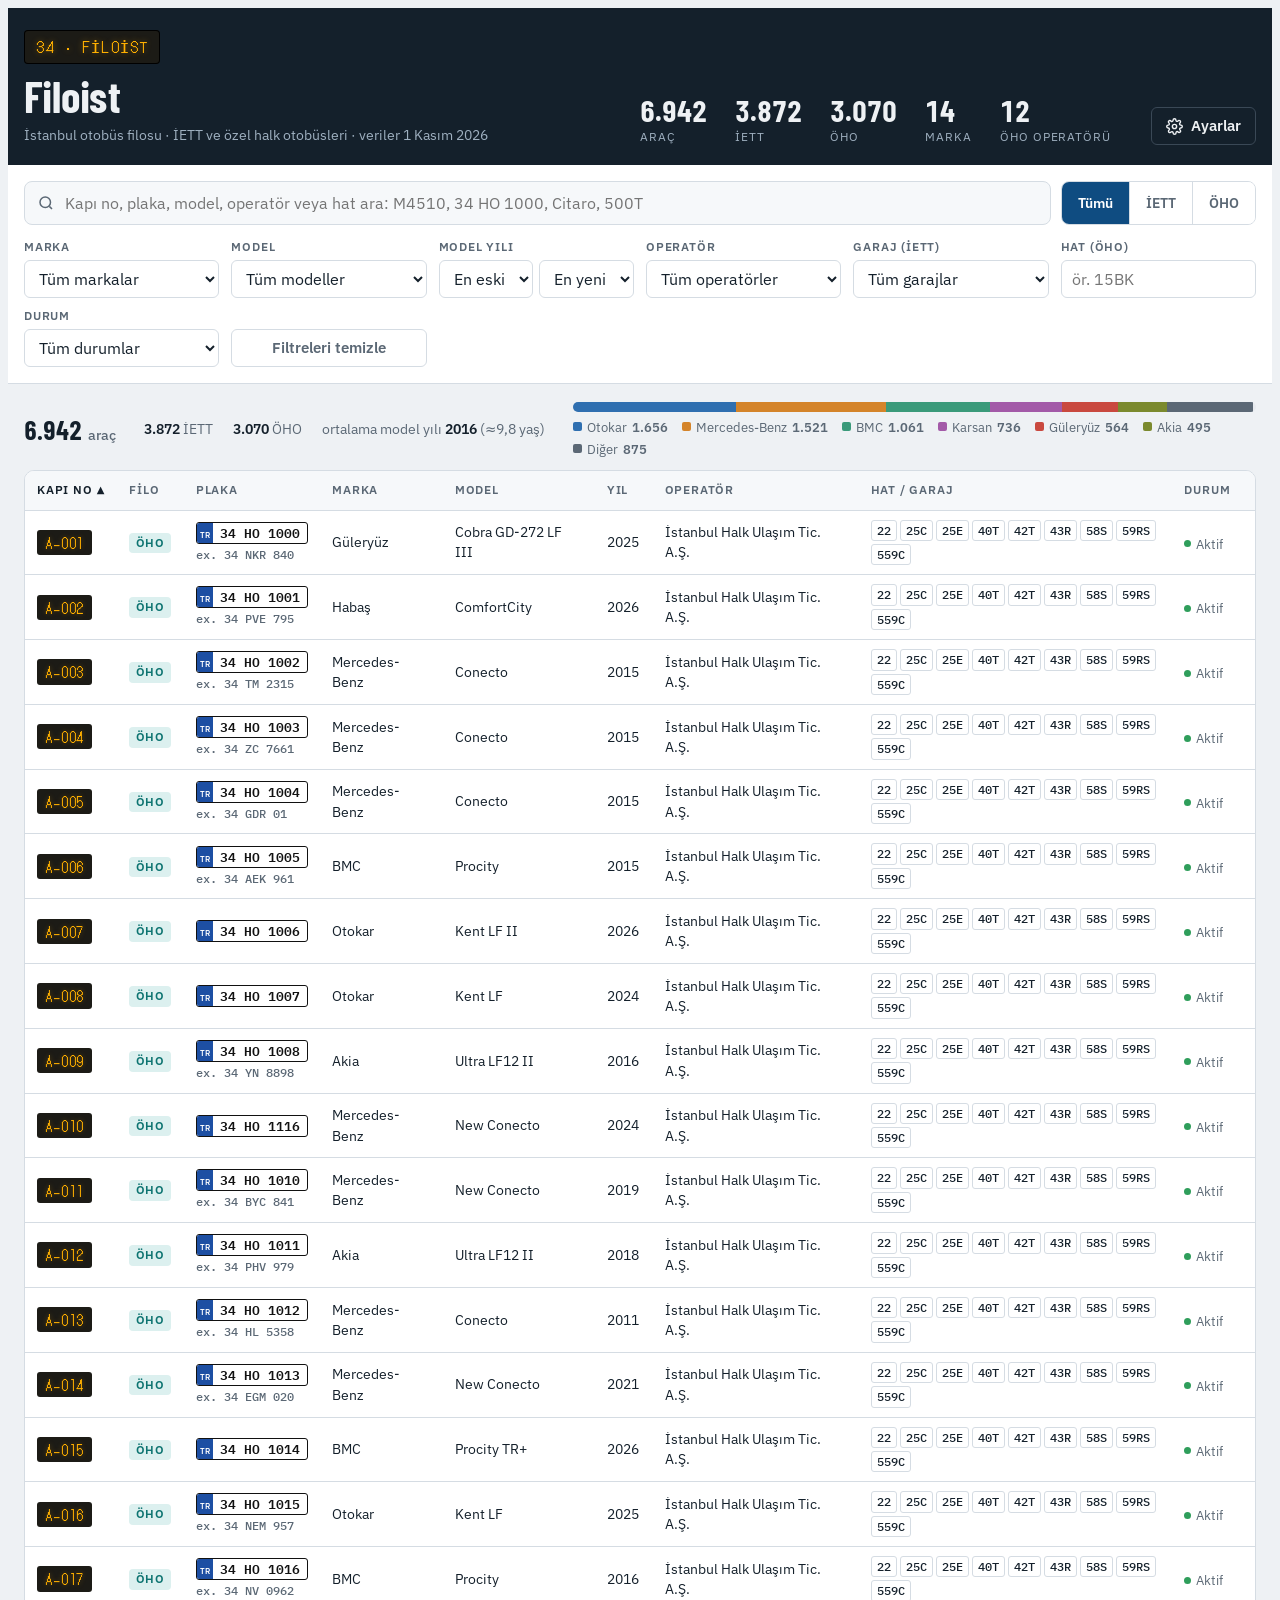
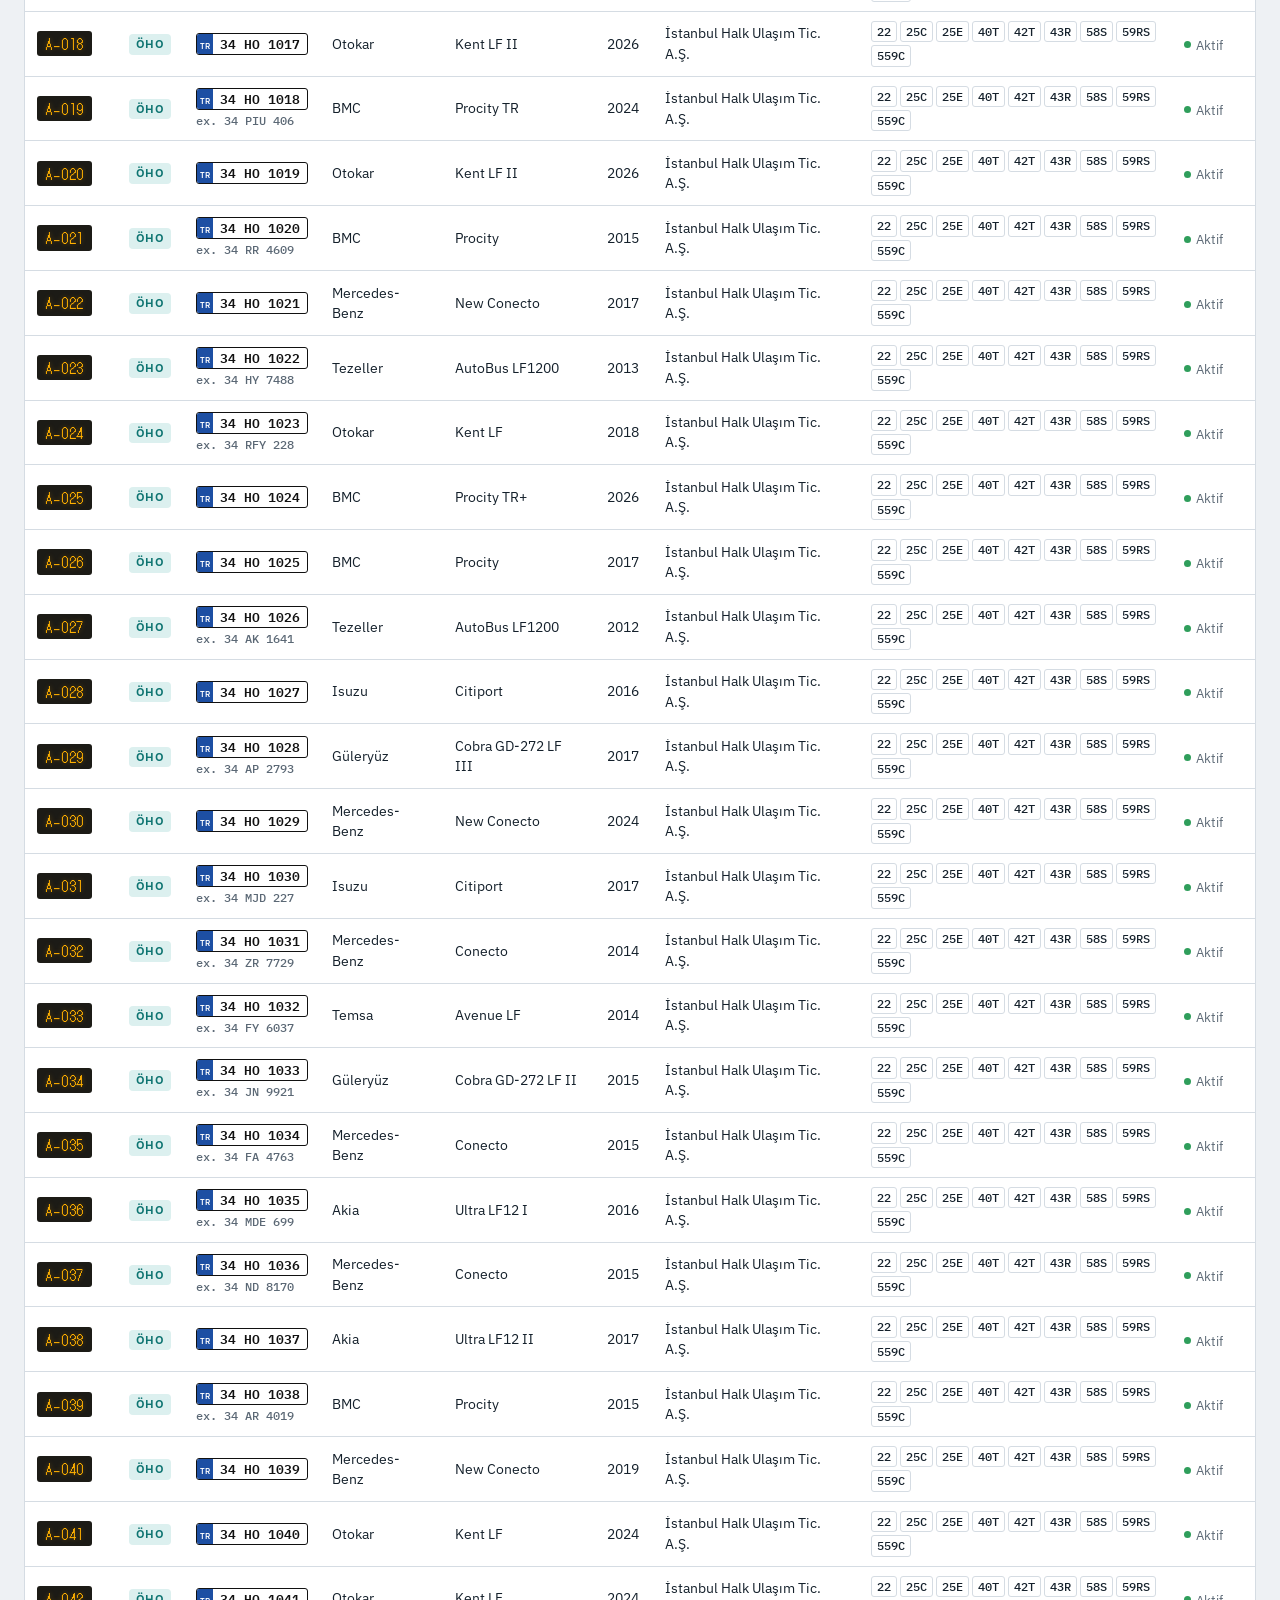
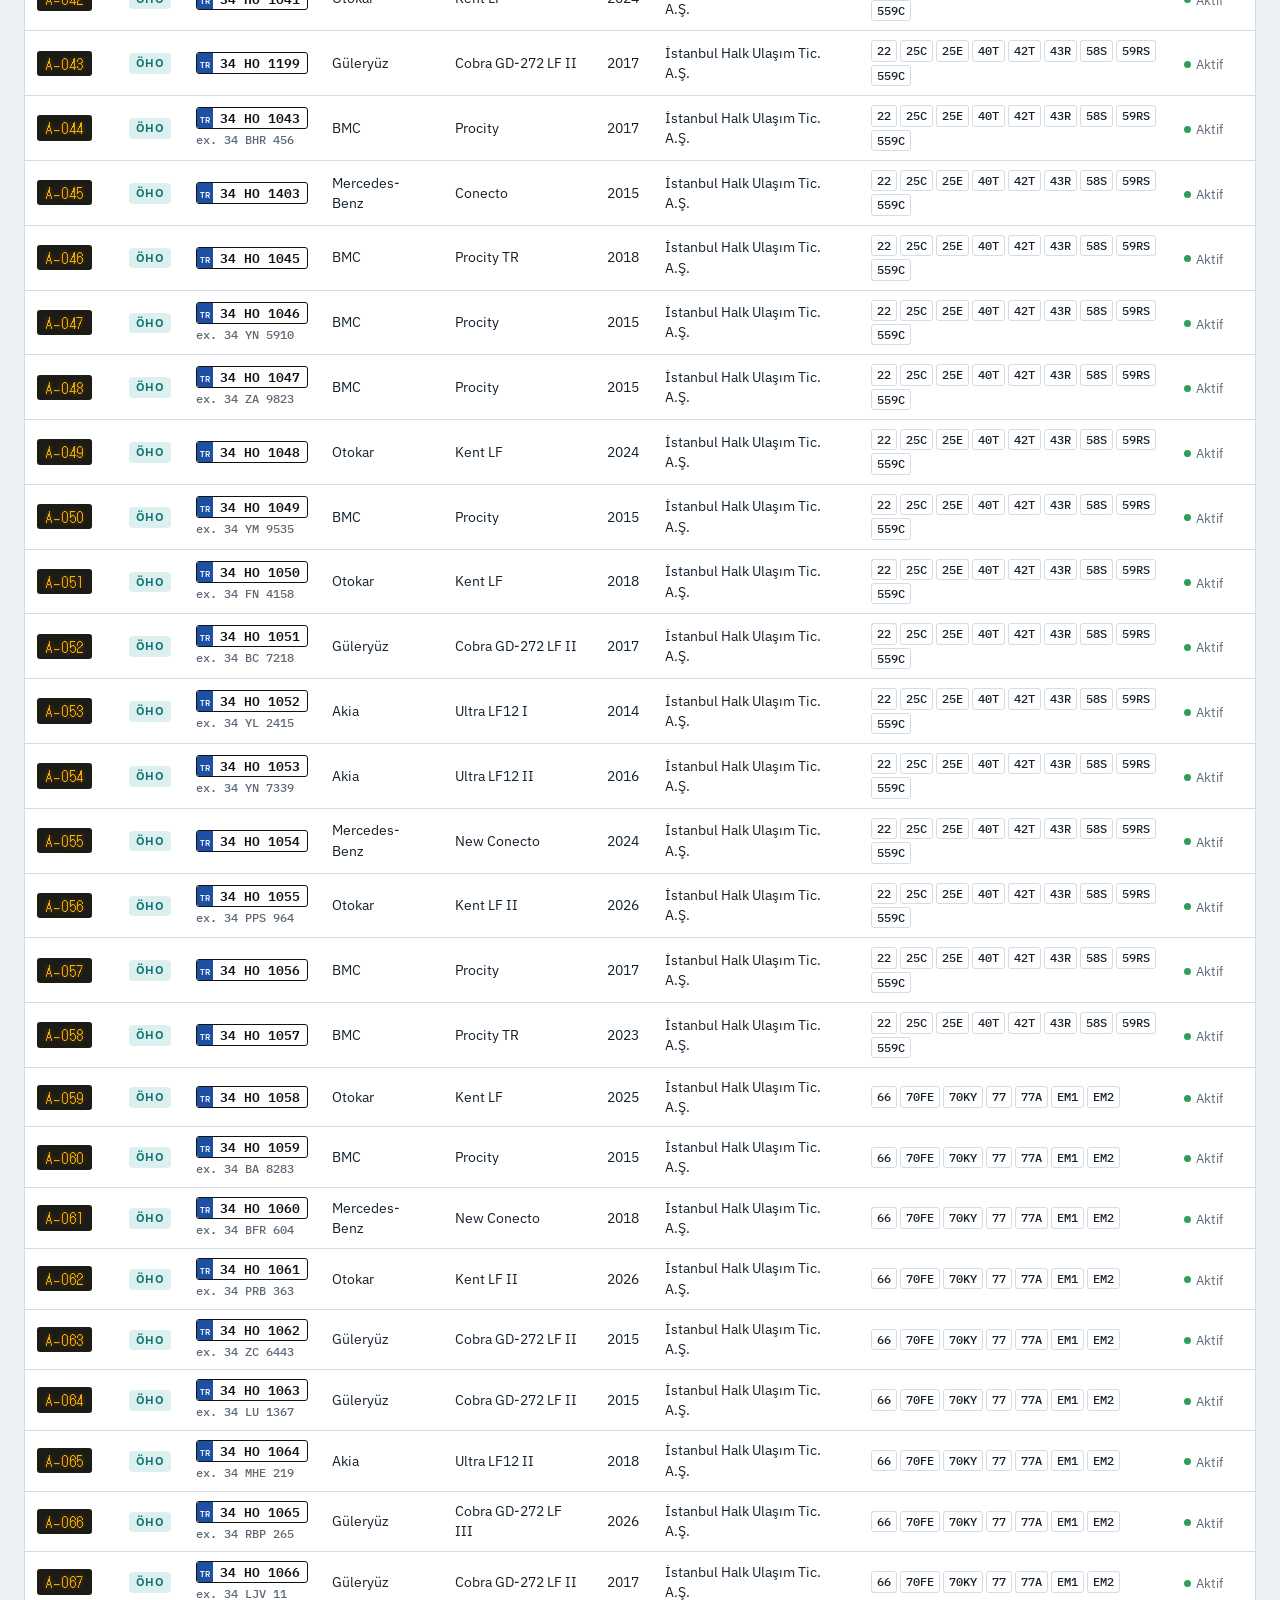
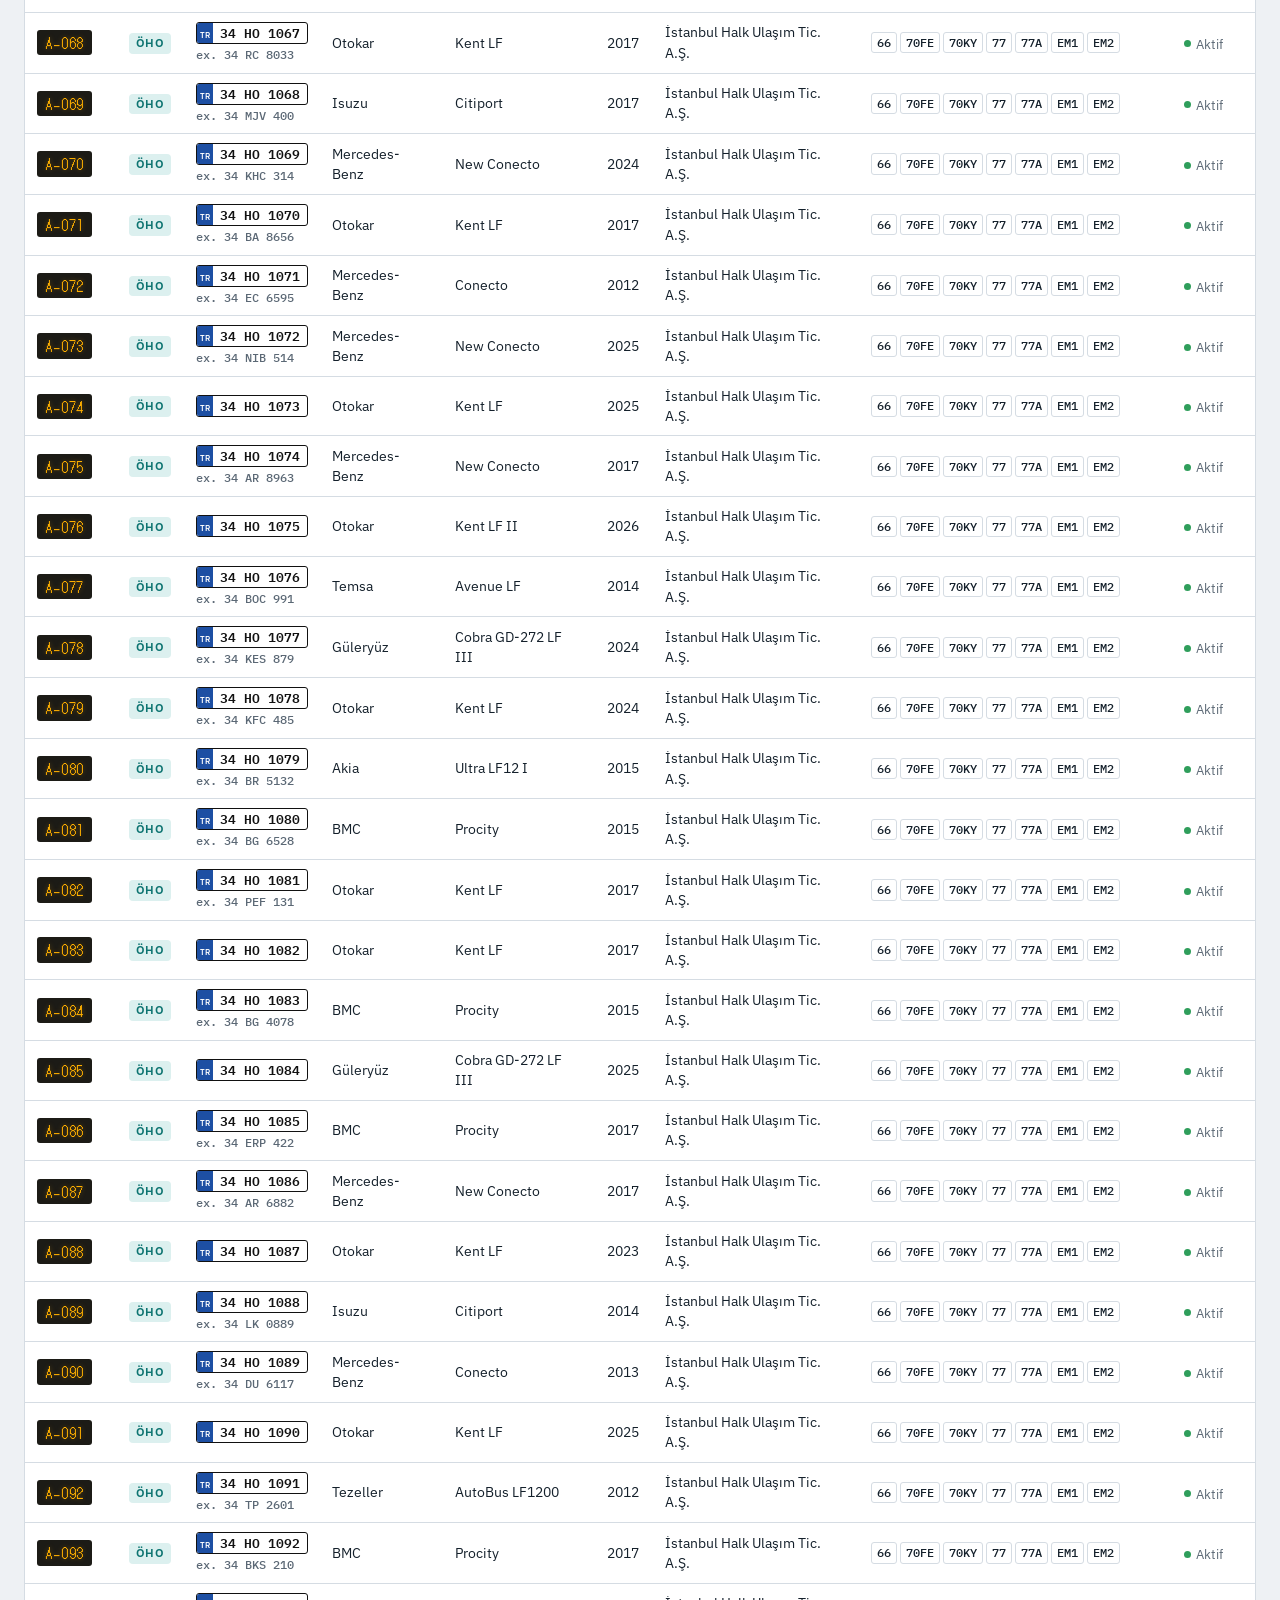
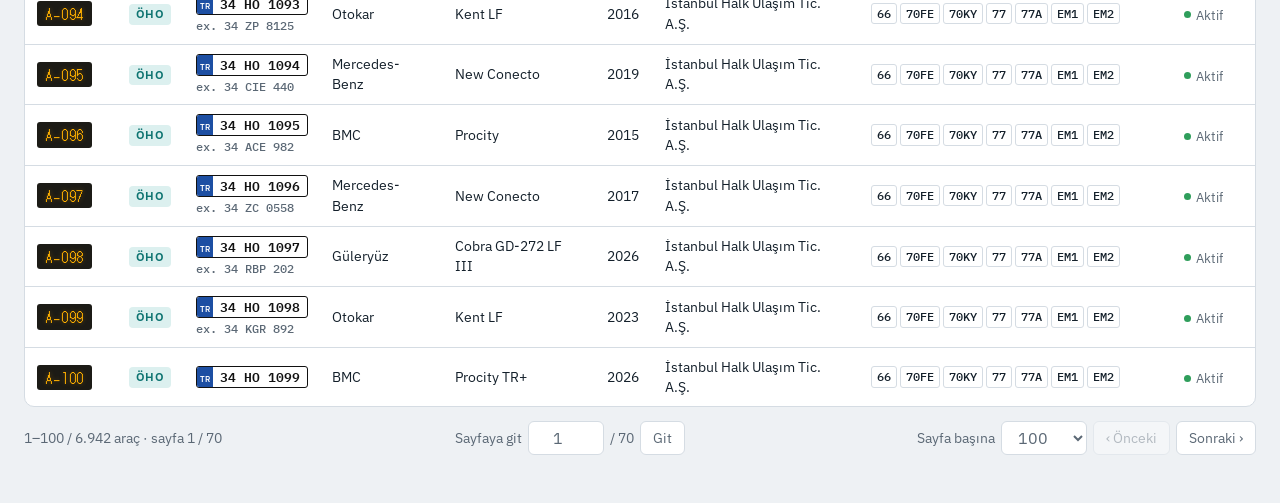
==== commit 7b044962: "Filoist güncellemesi 01.11.2026 23:43" ====
--- a/index.html
+++ b/index.html
@@ -150,7 +150,7 @@
 td.c-hat { min-width: 180px; max-width: 320px; }
 .kapi { display: inline-block; font-family: var(--dot); background: var(--led-bg); color: var(--led); padding: 3px 8px 2px; border-radius: 3px; font-size: 14px; letter-spacing: 0.06em; white-space: nowrap; text-shadow: 0 0 5px rgba(255,176,0,.35); }
 .plate { display: inline-flex; align-items: stretch; border: 1.5px solid var(--plate-ink); border-radius: 3px; background: var(--plate-bg); color: var(--plate-ink); font-family: var(--mono); font-weight: 600; font-size: 13px; white-space: nowrap; overflow: hidden; line-height: 1; }
-.plate::before { content: "TR"; background: var(--plate-blue); color: #fff; font-size: 7.5px; font-family: var(--body); font-weight: 600; padding: 9px 3px 2px; letter-spacing: 0.02em; }
+.plate::before { content: "TR"; content: "TR" / ""; background: var(--plate-blue); color: #fff; font-size: 7.5px; font-family: var(--body); font-weight: 600; padding: 9px 3px 2px; letter-spacing: 0.02em; }
 .plate span { padding: 4px 7px 3px; }
 .plate.none { border-style: dashed; color: var(--muted); background: transparent; border-color: var(--line); font-weight: 500; }
 .plate.none::before { display: none; }
@@ -158,6 +158,7 @@
 .chip { display: inline-block; font-size: 11.5px; font-weight: 600; padding: 2px 7px; border-radius: 4px; white-space: nowrap; letter-spacing: 0.02em; }
 .chip.iett { background: var(--accent-soft); color: var(--accent); }
 .chip.oho { background: var(--oho-soft); color: var(--oho); }
+.sr { position: absolute; width: 1px; height: 1px; overflow: hidden; clip-path: inset(50%); white-space: nowrap; }
 .est { color: var(--muted); font-size: 12px; margin-left: 3px; cursor: help; }
 .unknown { color: var(--muted); font-style: italic; }
 .hats { display: flex; flex-wrap: wrap; gap: 3px; }
@@ -178,7 +179,8 @@
 
 /* Sayfalama */
 .pager { display: flex; flex-wrap: wrap; gap: 10px 16px; align-items: center; justify-content: space-between; padding-block: 14px 8px; color: var(--muted); font-size: 13.5px; }
-.pager .btns { display: flex; gap: 6px; align-items: center; }
+.pager .btns, .goto { display: flex; flex-wrap: wrap; gap: 6px; align-items: center; }
+.goto input { width: 76px; height: 34px; border: 1px solid var(--line); background: var(--surface); border-radius: 6px; padding: 0 8px; text-align: center; }
 .pager button, .pager select { height: 34px; border: 1px solid var(--line); background: var(--surface); border-radius: 6px; padding: 0 12px; cursor: pointer; }
 .pager button:disabled { opacity: .4; cursor: default; }
 
@@ -224,23 +226,22 @@
   .seg button { flex: 1; padding: 0 8px; }
   .tablewrap { background: transparent; border: 0; overflow: visible; }
   table, tbody { display: block; }
-  thead { display: none; }
-  tbody tr { display: grid; grid-template-columns: auto 1fr auto; gap: 6px 10px; background: var(--surface); border: 1px solid var(--line); border-radius: 10px; padding: 12px; margin-bottom: 8px; }
+  /* Başlıklar ekrandan kalkar ama ekran okuyucuda kalır: VoiceOver her hücrede doğru sütun adını söyleyebilsin.
+     Her bilgi kendi hücresinde görünür; hücre içinde gizli/yinelenen metin yoktur */
+  thead, td.c-durum:has(.ok) { position: absolute; width: 1px; height: 1px; padding: 0; margin: -1px; overflow: hidden; clip-path: inset(50%); white-space: nowrap; border: 0; }
+  tbody tr { position: relative; display: grid; grid-template-columns: auto 1fr auto; gap: 6px 10px; background: var(--surface); border: 1px solid var(--line); border-radius: 10px; padding: 12px; margin-bottom: 8px; }
   tbody tr:last-child { border-bottom: 1px solid var(--line); }
   td { padding: 0; display: block; min-width: 0 !important; max-width: none !important; }
   td.c-kapi { grid-column: 1; }
   td.c-filo { grid-column: 3; justify-self: end; }
   td.c-plaka { grid-column: 2; grid-row: 1; }
-  td.c-model { grid-column: 1 / -1; font-weight: 600; }
-  td.c-marka { display: none; }
-  td.c-yil { display: none; }
+  td.c-marka { grid-column: 1; grid-row: 2; font-weight: 600; }
+  td.c-model { grid-column: 2; grid-row: 2; font-weight: 600; }
+  td.c-yil { grid-column: 3; grid-row: 2; justify-self: end; color: var(--muted); }
   td.c-op { grid-column: 1 / -1; color: var(--muted); font-size: 13px; }
   td.c-hat { grid-column: 1 / -1; }
   td.c-durum { grid-column: 1 / -1; }
-  td.c-durum:has(.ok) { display: none; }
-  .m-only { display: inline; }
 }
-@media (min-width: 761px) { .m-only { display: none; } }
 @media (prefers-reduced-motion: no-preference) {
   .detail { animation: slide .18s ease-out; }
   @keyframes slide { from { transform: translateX(24px); opacity: .6; } }
@@ -295,13 +296,21 @@
     <div class="mix" id="mix"></div>
   </div>
   <div class="tablewrap">
-    <table>
-      <thead><tr id="head"></tr></thead>
-      <tbody id="rows"></tbody>
+    <!-- Telefonda tablo kartlara dönüşünce tarayıcı tablo anlamını düşürdüğü için roller açıkça yazılı -->
+    <table role="table" aria-label="Araçlar">
+      <thead role="rowgroup"><tr id="head" role="row"></tr></thead>
+      <tbody id="rows" role="rowgroup"></tbody>
     </table>
   </div>
   <div class="pager">
-    <div id="pageInfo" class="num"></div>
+    <!-- Sayfa değişince ekran okuyucu yeni aralığı duyurur -->
+    <div id="pageInfo" class="num" aria-live="polite"></div>
+    <form class="goto" id="goForm" novalidate>
+      <label for="goPage">Sayfaya git</label>
+      <input id="goPage" class="num" type="number" min="1" step="1" inputmode="numeric" autocomplete="off">
+      <span id="goTotal" class="num" aria-hidden="true"></span>
+      <button type="submit">Git</button>
+    </form>
     <div class="btns">
       <label for="pageSize">Sayfa başına</label>
       <select id="pageSize"><option>50</option><option selected>100</option><option>250</option><option>500</option><option value="0">Tümü</option></select>
@@ -370,9 +379,9 @@
   // Marka renkleri (sonuç dağılım çubuğu)
   const PALETTE = ['#2f6fb0', '#d4842a', '#3a9a7a', '#a35aa8', '#c9493f', '#7b8a2e', '#5b6875'];
 
-  // Ayarlar masaüstü (exe) ve iPhone sürümünde değiştirilebilir; düz web sayfası varsayılanlarla çalışır
+  // Ayarlar masaüstü (exe), iPhone ve Android sürümünde değiştirilebilir; düz web sayfası varsayılanlarla çalışır
   const UYGULAMA = window.UYGULAMA || '';
-  const AYARLI = UYGULAMA === 'masaustu' || UYGULAMA === 'iphone';
+  const AYARLI = ['masaustu', 'iphone', 'android'].includes(UYGULAMA);
   const VARSAYILAN_AYAR = { filtre: true, boyut: true, varsayilan: 100, sirala: true, tema: '', olcek: 100, odak: true };
   const BOYUTLAR = [50, 100, 250, 500, 0], OLCEKLER = [90, 100, 115, 130, 150], TEMALAR = ['', 'light', 'dark'];
   const A = Object.assign({}, VARSAYILAN_AYAR);
@@ -467,7 +476,7 @@
 
   const COLS = [
     ['kapi', 'Kapı no', 'c-kapi'], ['filo', 'Filo', 'c-filo'], ['plaka', 'Plaka', 'c-plaka'], ['marka', 'Marka', 'c-marka'],
-    ['model', 'Model', 'c-model'], ['yil', 'Yıl', 'c-yil'], ['operator', 'Operatör', 'c-op'], ['yer', 'Hat / Garaj', 'c-hat'], ['durum', 'Durum', 'c-durum'],
+    ['model', 'Model', 'c-model'], ['yil', 'Yıl', 'c-yil'], ['operator', 'Operatör', 'c-op'], ['yer', 'Hat / Garaj', 'c-hat', 'Hat veya garaj'], ['durum', 'Durum', 'c-durum'],
   ];
   function sortVal(a, k) { return k === 'yer' ? (a.hatlar || a.garaj || '') : k === 'yil' ? a._n : k === 'kapi' ? a._k : (a[k] || ''); }
   function sorter(k, dir) {
@@ -480,32 +489,32 @@
   }
 
   function renderHead() {
-    $('head').innerHTML = COLS.map(([k, l, c]) => {
+    $('head').innerHTML = COLS.map(([k, l, c, sesli]) => {
       const on = S.sort === k;
-      return `<th class="${c}"${on ? ` aria-sort="${S.dir > 0 ? 'ascending' : 'descending'}"` : ''}><button type="button" data-sort="${k}">${l}<span class="arr">${on && S.dir < 0 ? '▼' : '▲'}</span></button></th>`;
+      return `<th class="${c}" role="columnheader" scope="col"${on ? ` aria-sort="${S.dir > 0 ? 'ascending' : 'descending'}"` : ''}><button type="button" data-sort="${k}"${sesli ? ` aria-label="${sesli}"` : ''}>${l}<span class="arr" aria-hidden="true">${on && S.dir < 0 ? '▼' : '▲'}</span></button></th>`;
     }).join('');
   }
 
   const plate = (p) => p ? `<span class="plate"><span>${esc(p)}</span></span>` : '<span class="plate none"><span>plaka yok</span></span>';
   const stateCls = d => d === 'Şüpheli' ? 'warn' : d === 'Canlı listede yok' ? 'info' : 'ok';
   const modelHtml = a => a.model
-    ? esc(a.model) + (a.kaynak === 'seri aralığı' ? '<span class="est" title="Model, kapı no serisinden tahmin edildi">≈</span>' : '')
+    ? esc(a.model) + (a.kaynak === 'seri aralığı' ? '<span class="est" title="Model, kapı no serisinden tahmin edildi" aria-hidden="true">≈</span><span class="sr">, tahmini</span>' : '')
     : '<span class="unknown">Bilinmiyor</span>';
 
   function row(a, i) {
     const yer = a.filo === 'ÖHO'
       ? `<div class="hats">${a.hatList.map(h => `<button type="button" class="hat" data-hat="${esc(h)}" title="${esc(h)} hattındaki araçlar">${esc(h)}</button>`).join('')}</div>`
       : (a.garaj ? `<span class="garaj">${esc(a.garaj)}</span>` : '<span class="unknown">—</span>');
-    return `<tr data-i="${i}" tabindex="0">
-      <td class="c-kapi"><span class="kapi">${esc(a.kapi)}</span></td>
-      <td class="c-filo"><span class="chip ${a.filo === 'İETT' ? 'iett' : 'oho'}">${esc(a.filo)}</span></td>
-      <td class="c-plaka">${plate(a.plaka)}${a.eskiPlaka ? `<span class="ex">ex. ${esc(a.eskiPlaka)}</span>` : ''}</td>
-      <td class="c-marka">${a.marka ? esc(a.marka) : '<span class="unknown">Bilinmiyor</span>'}</td>
-      <td class="c-model"><span class="m-only">${esc(a.marka)} </span>${modelHtml(a)}<span class="m-only">${a.yil ? ' · ' + esc(a.yil) : ''}</span></td>
-      <td class="c-yil num">${a.yil ? esc(a.yil) : '<span class="unknown">—</span>'}</td>
-      <td class="c-op">${esc(a.operator)}</td>
-      <td class="c-hat">${yer}</td>
-      <td class="c-durum"><span class="state ${stateCls(a.durum)}">${esc(a.durum)}</span></td>
+    return `<tr data-i="${i}" tabindex="0" role="row">
+      <td class="c-kapi" role="cell"><span class="kapi">${esc(a.kapi)}</span></td>
+      <td class="c-filo" role="cell"><span class="chip ${a.filo === 'İETT' ? 'iett' : 'oho'}">${esc(a.filo)}</span></td>
+      <td class="c-plaka" role="cell">${plate(a.plaka)}${a.eskiPlaka ? `<span class="ex">ex. ${esc(a.eskiPlaka)}</span>` : ''}</td>
+      <td class="c-marka" role="cell">${a.marka ? esc(a.marka) : '<span class="unknown">Bilinmiyor</span>'}</td>
+      <td class="c-model" role="cell">${modelHtml(a)}</td>
+      <td class="c-yil num" role="cell">${a.yil ? esc(a.yil) : '<span class="unknown">—</span>'}</td>
+      <td class="c-op" role="cell">${esc(a.operator)}</td>
+      <td class="c-hat" role="cell">${yer}</td>
+      <td class="c-durum" role="cell"><span class="state ${stateCls(a.durum)}">${esc(a.durum)}</span></td>
     </tr>`;
   }
 
@@ -536,10 +545,16 @@
 
     renderHead();
     $('rows').innerHTML = slice.length ? slice.map((a, j) => row(a, start + j)).join('')
-      : `<tr class="emptyrow"><td colspan="${COLS.length}"><div class="empty"><b>Bu aramayla eşleşen araç yok</b>Arama metnini kısaltmayı ya da filtreleri temizlemeyi deneyin.</div></td></tr>`;
+      : `<tr class="emptyrow" role="row"><td colspan="${COLS.length}" role="cell"><div class="empty"><b>Bu aramayla eşleşen araç yok</b>Arama metnini kısaltmayı ya da filtreleri temizlemeyi deneyin.</div></td></tr>`;
     $('pageInfo').textContent = n ? `${fmt.format(start + 1)}–${fmt.format(Math.min(start + size, n))} / ${fmt.format(n)} araç · sayfa ${S.page + 1} / ${pages}` : '';
     $('prev').disabled = S.page === 0;
     $('next').disabled = S.page >= pages - 1;
+    // Tek sayfalık sonuçta "Sayfaya git" gereksiz
+    $('goForm').hidden = pages < 2;
+    $('goPage').max = pages;
+    $('goPage').setAttribute('aria-label', `Sayfaya git, toplam ${pages} sayfa`);
+    $('goTotal').textContent = '/ ' + fmt.format(pages);
+    if (document.activeElement !== $('goPage')) $('goPage').value = S.page + 1;
     syncInputs();
     save();
   }
@@ -572,6 +587,19 @@
   $('reset').addEventListener('click', () => set({ q: '', filo: '', marka: '', model: '', yilMin: '', yilMax: '', operator: '', garaj: '', hat: '', durum: '' }));
   $('prev').addEventListener('click', () => { set({ page: S.page - 1 }); scrollToTable(); });
   $('next').addEventListener('click', () => { set({ page: S.page + 1 }); scrollToTable(); });
+  // Sayfaya git: geçersiz ya da aralık dışı sayı en yakın geçerli sayfaya çekilir
+  $('goForm').addEventListener('submit', e => {
+    e.preventDefault();
+    const istenen = Math.round(Number($('goPage').value));
+    if (!istenen) { $('goPage').value = S.page + 1; return; }
+    const sayfa = Math.min(Math.max(istenen, 1), Number($('goPage').max) || 1);
+    set({ page: sayfa - 1 });
+    $('goPage').value = sayfa;
+    scrollToTable();
+    // Odak gidilen sayfanın ilk aracına geçer: ekran okuyucu oradan devam eder, telefonda klavye kapanır
+    const ilk = $('rows').querySelector('tr[data-i]');
+    if (ilk) ilk.focus({ preventScroll: true });
+  });
   $('toggleFilters').addEventListener('click', e => {
     const f = $('filters'), open = f.dataset.collapsed === 'true';
     f.dataset.collapsed = String(!open); e.currentTarget.setAttribute('aria-expanded', String(open));
@@ -676,7 +704,7 @@
   }
   if (AYARLI) {
     $('openSettings').hidden = false;
-    // iPhone'da klavye ancak dokunuşla açıldığından açılışta odaklanma ayarı yalnızca masaüstünde
+    // Telefonlarda klavye ancak dokunuşla açıldığından açılışta odaklanma ayarı yalnızca masaüstünde
     $('grpKullanim').hidden = UYGULAMA !== 'masaustu';
     $('openSettings').addEventListener('click', openSettings);
     $('sClose').addEventListener('click', closeSettings);
@@ -693,6 +721,13 @@
     applyAyar();
   }
 
+  // Android geri tuşu: açık panel varsa onu kapatır (true döner), yoksa uygulama kendisi kapanır
+  window.filoistGeri = () => {
+    if (!$('detail').hidden) { closeDetail(); return true; }
+    if (!$('settings').hidden) { closeSettings(); return true; }
+    return false;
+  };
+
   render();
   if (UYGULAMA === 'masaustu' && A.odak) $('q').focus();
 })();
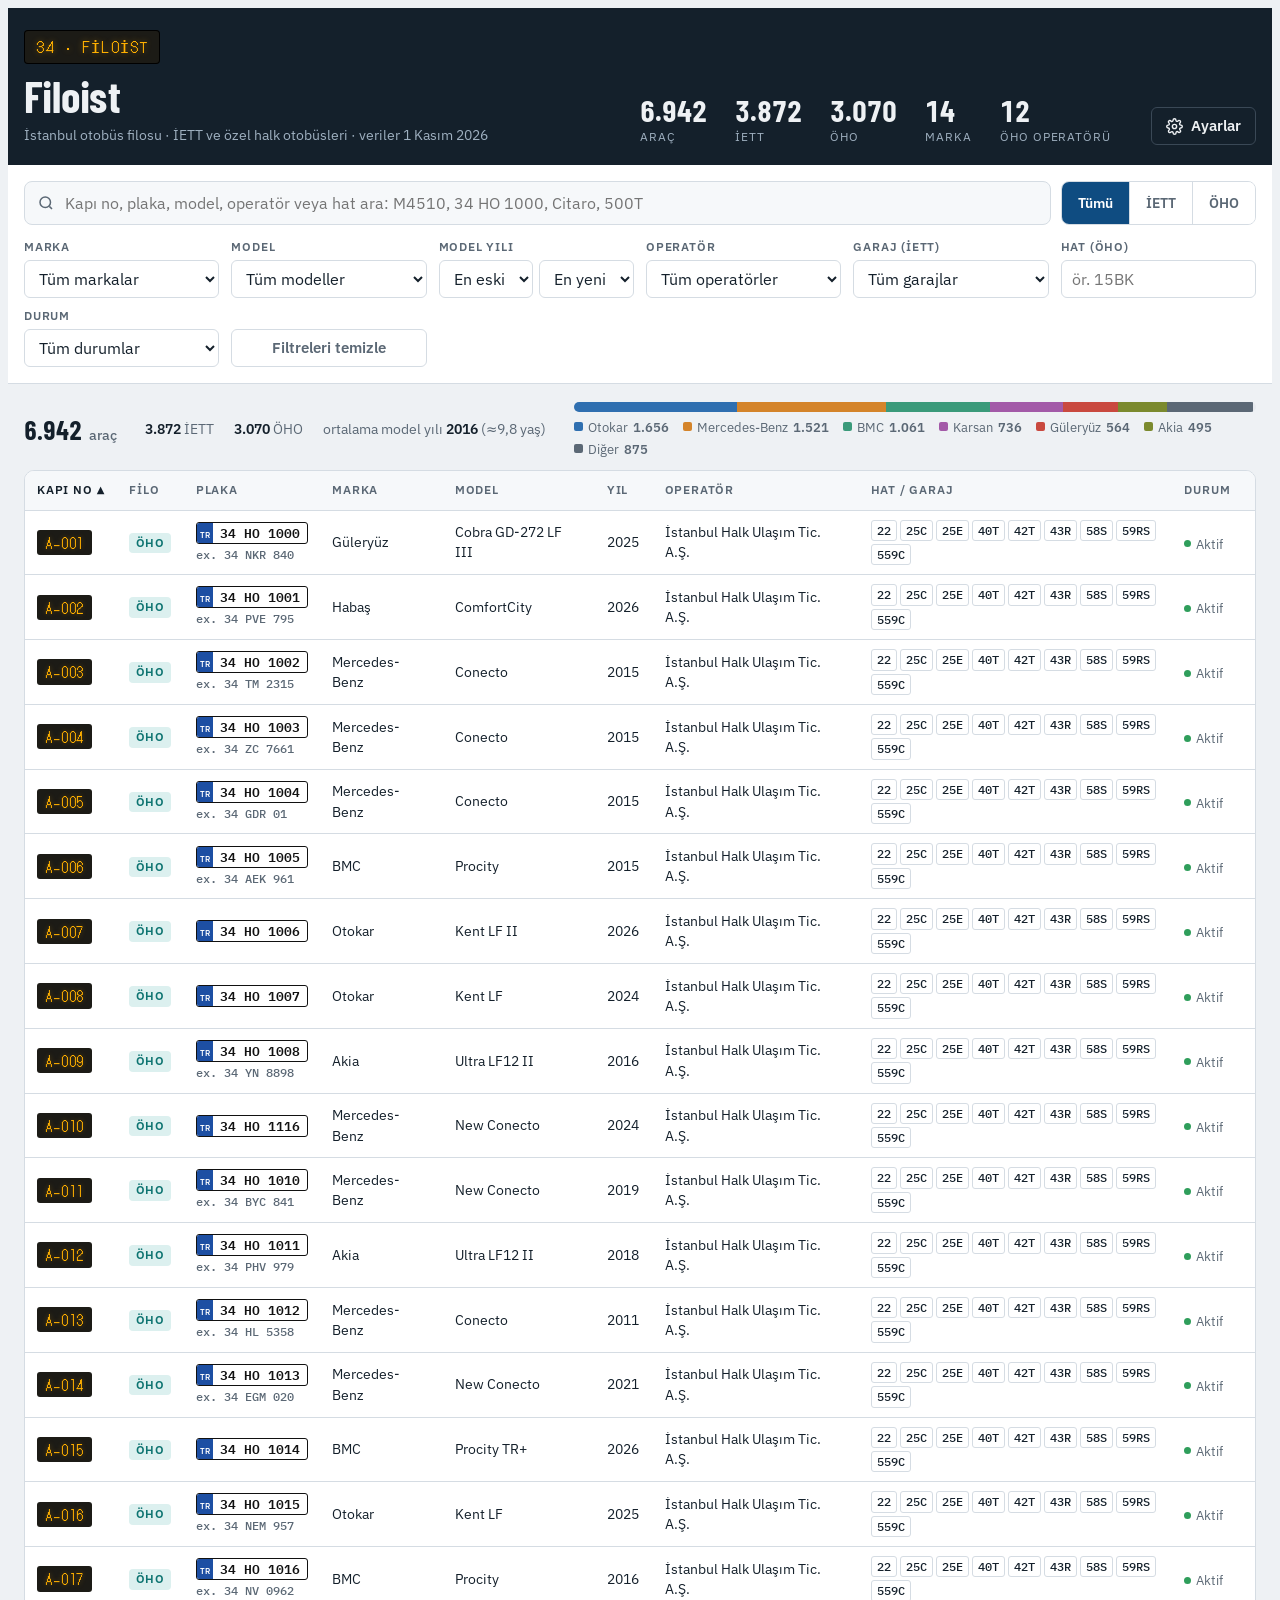
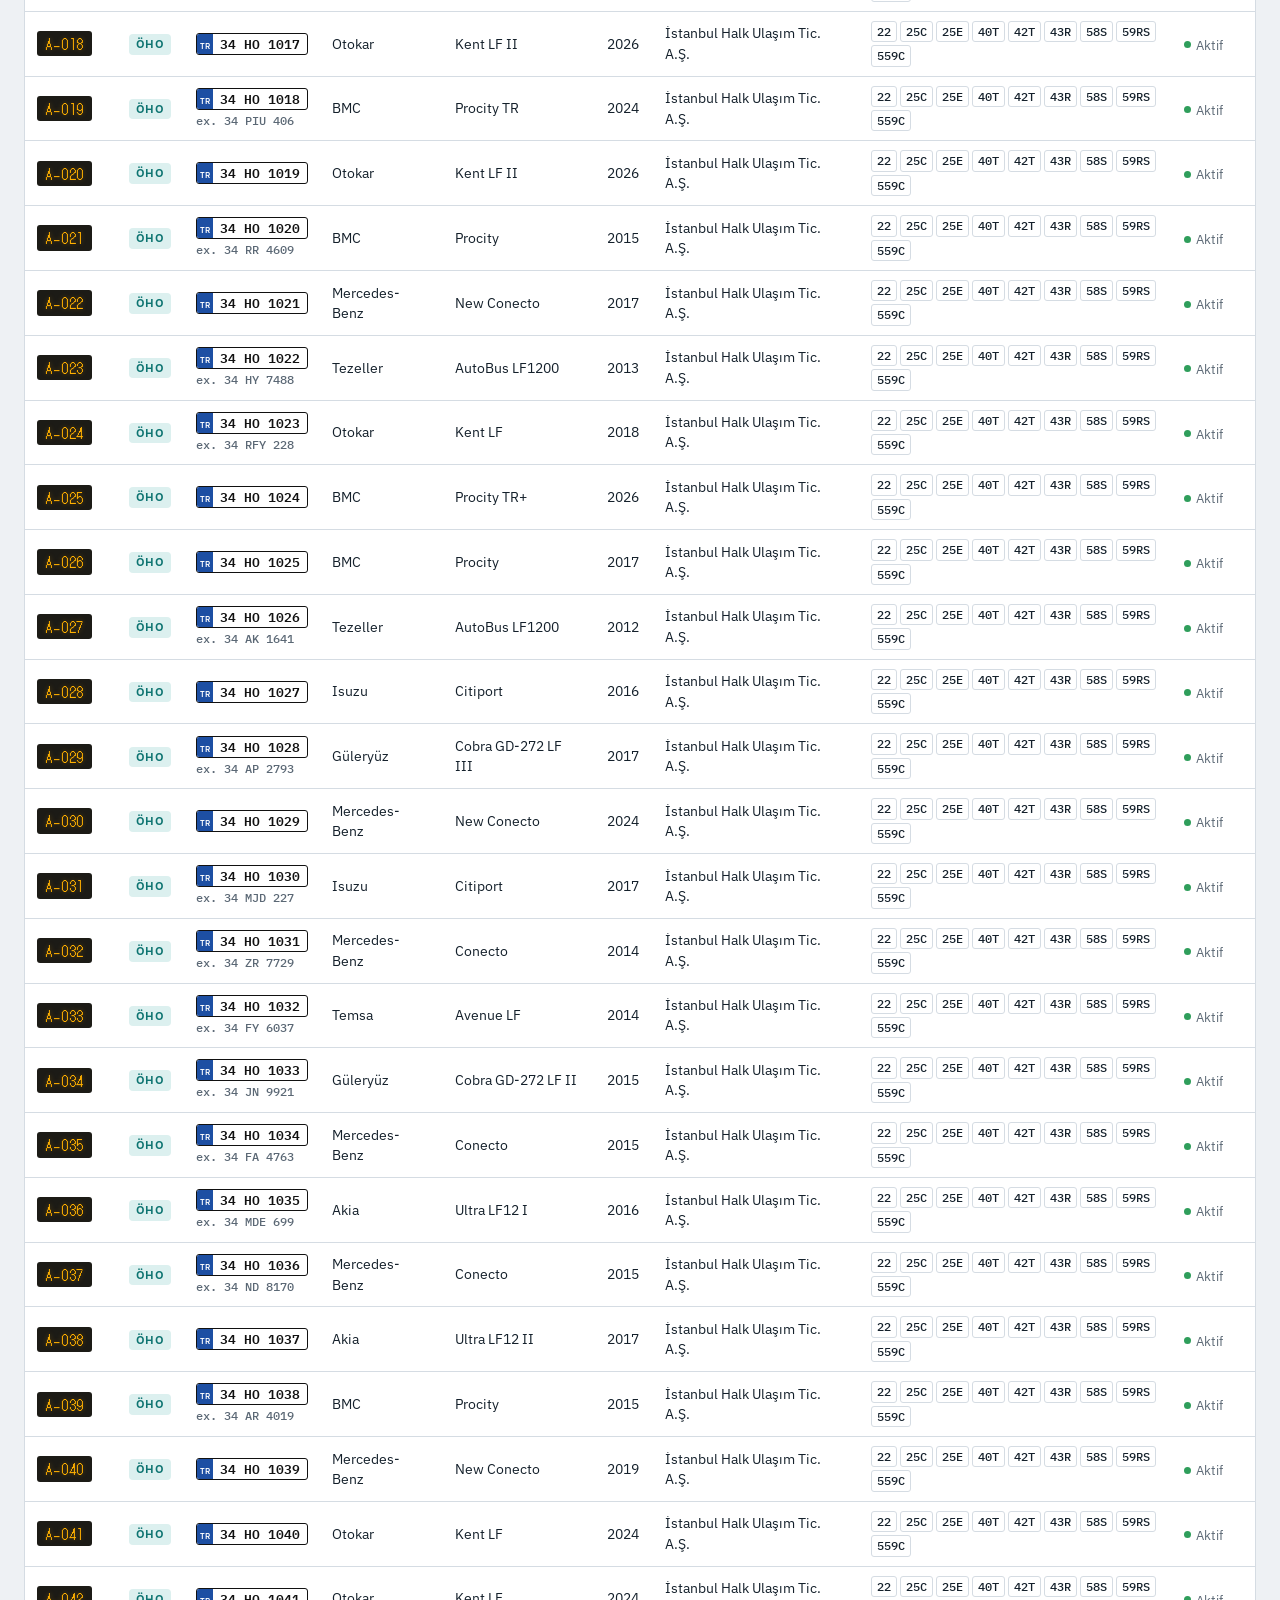
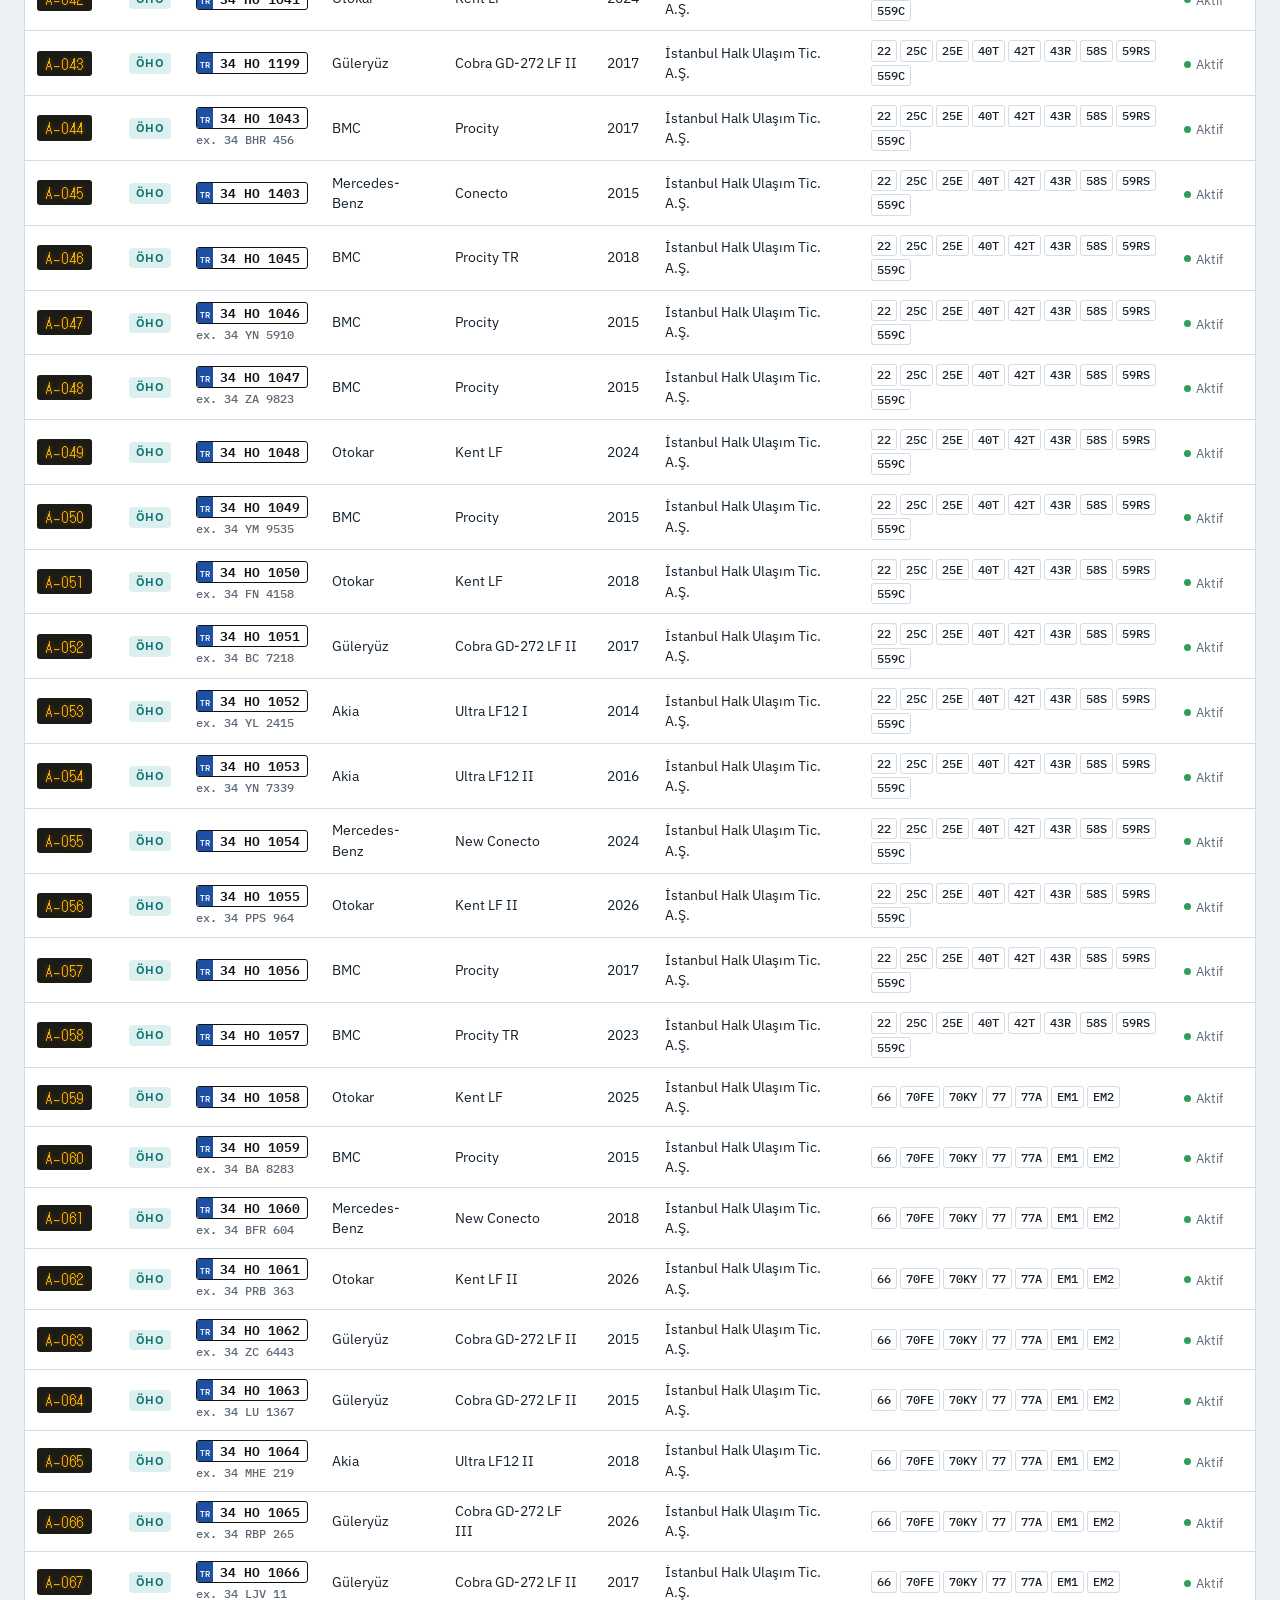
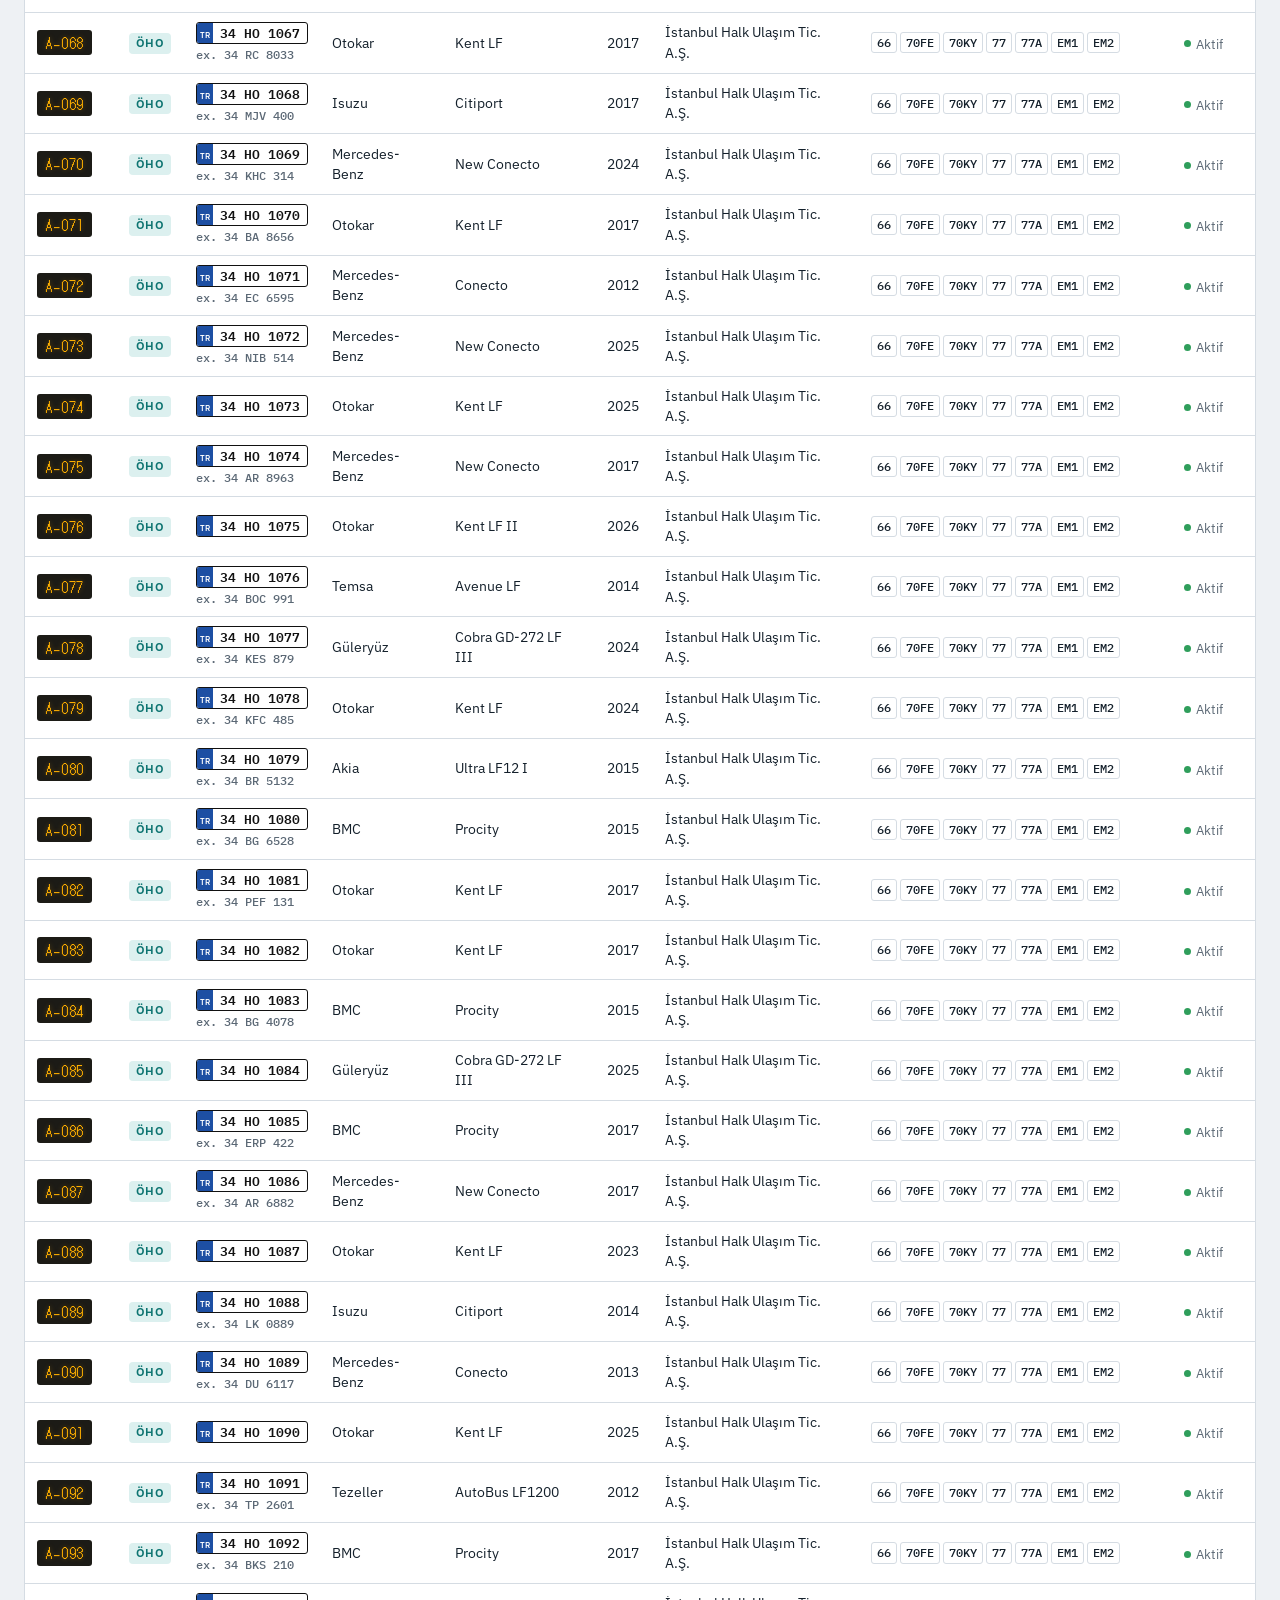
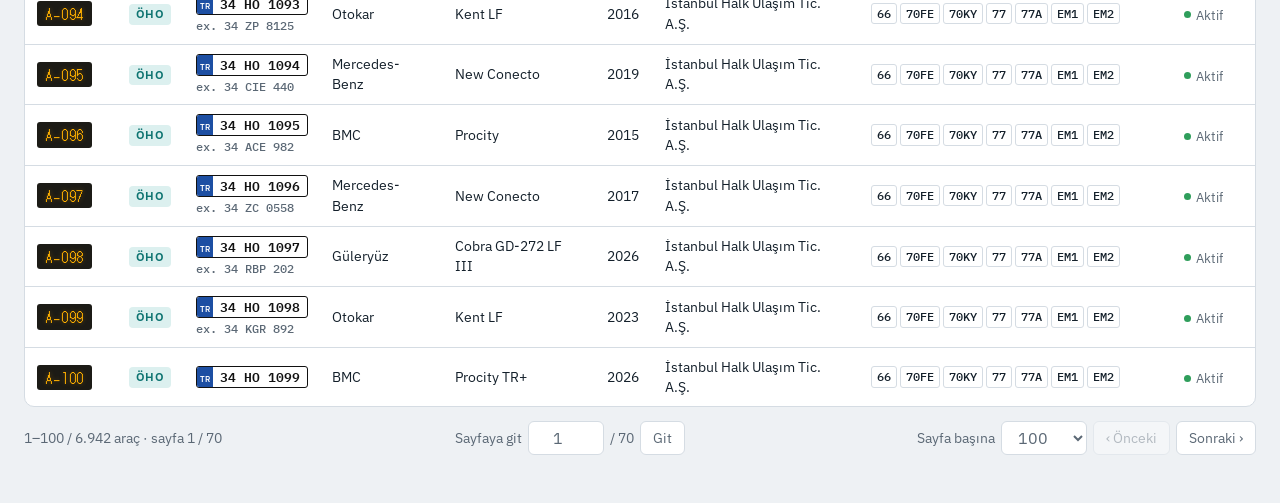
==== commit 922239dd: "Filoist güncellemesi 02.11.2026 10:52" ====
--- a/index.html
+++ b/index.html
@@ -121,8 +121,8 @@
 
 /* Sonuç özeti */
 .summary { display: flex; flex-wrap: wrap; gap: 12px 28px; align-items: center; padding-block: 18px 12px; }
-.count { font-family: var(--display); font-weight: 700; font-size: 26px; line-height: 1; }
-.count small { font-family: var(--body); font-weight: 500; font-size: 14px; color: var(--muted); margin-left: 6px; }
+.count { font-family: var(--display); font-weight: 700; font-size: 26px; line-height: 1; margin: 0; }
+.count small { font-family: var(--body); font-weight: 500; font-size: 14px; color: var(--muted); margin-left: 2px; }
 .minis { display: flex; flex-wrap: wrap; gap: 6px 20px; color: var(--muted); font-size: 13.5px; }
 .minis b { color: var(--ink); font-weight: 600; }
 .mix { flex: 1 1 320px; min-width: 0; display: grid; gap: 6px; }
@@ -179,6 +179,7 @@
 
 /* Sayfalama */
 .pager { display: flex; flex-wrap: wrap; gap: 10px 16px; align-items: center; justify-content: space-between; padding-block: 14px 8px; color: var(--muted); font-size: 13.5px; }
+.pageinfo { font: inherit; margin: 0; }
 .pager .btns, .goto { display: flex; flex-wrap: wrap; gap: 6px; align-items: center; }
 .goto input { width: 76px; height: 34px; border: 1px solid var(--line); background: var(--surface); border-radius: 6px; padding: 0 8px; text-align: center; }
 .pager button, .pager select { height: 34px; border: 1px solid var(--line); background: var(--surface); border-radius: 6px; padding: 0 12px; cursor: pointer; }
@@ -203,7 +204,7 @@
 .actions button:hover { border-color: var(--accent); color: var(--accent); }
 .detail a { color: var(--accent); }
 
-/* Ayarlar (yalnızca masaüstü uygulamasında) */
+/* Ayarlar (exe, iPhone ve Android sürümlerinde) */
 .band-tools { display: flex; align-items: flex-end; gap: 18px 40px; flex-wrap: wrap; }
 .settings-btn { height: 38px; border: 1px solid #3a4856; background: transparent; color: var(--band-ink); border-radius: 6px; padding: 0 14px; cursor: pointer; font-weight: 600; display: inline-flex; align-items: center; gap: 8px; }
 .settings-btn:hover { border-color: var(--band-muted); }
@@ -291,7 +292,8 @@
 
 <main class="wrap">
   <div class="summary">
-    <div class="count num" id="count"></div>
+    <!-- Ekran okuyucuda başlıklarla hızlı gezinmek için sonuç sayısı ve sayfa bilgisi 2. seviye başlık -->
+    <h2 class="count num" id="count"></h2>
     <div class="minis num" id="minis"></div>
     <div class="mix" id="mix"></div>
   </div>
@@ -304,7 +306,7 @@
   </div>
   <div class="pager">
     <!-- Sayfa değişince ekran okuyucu yeni aralığı duyurur -->
-    <div id="pageInfo" class="num" aria-live="polite"></div>
+    <h2 id="pageInfo" class="pageinfo num" aria-live="polite"></h2>
     <form class="goto" id="goForm" novalidate>
       <label for="goPage">Sayfaya git</label>
       <input id="goPage" class="num" type="number" min="1" step="1" inputmode="numeric" autocomplete="off">
@@ -376,6 +378,10 @@
     return a;
   });
 
+  document.getElementById('dataNote').textContent = `İstanbul otobüs filosu · İETT ve özel halk otobüsleri · veriler ${D.tarih}`;
+  // Ortalama yaş, verinin alındığı yıla göre
+  const VERI_YILI = Number((D.tarih.match(/\d{4}/) || [new Date().getFullYear()])[0]);
+
   // Marka renkleri (sonuç dağılım çubuğu)
   const PALETTE = ['#2f6fb0', '#d4842a', '#3a9a7a', '#a35aa8', '#c9493f', '#7b8a2e', '#5b6875'];
 
@@ -528,13 +534,14 @@
     if (S.page >= pages) S.page = pages - 1;
     const start = S.page * size, slice = current.slice(start, start + size);
 
-    $('count').innerHTML = `${fmt.format(n)}<small>araç${n !== all.length ? ' bulundu' : ''}</small>`;
+    // Boşluk, ekran okuyucunun sayıyla "araç" kelimesini bitişik okumaması için
+    $('count').innerHTML = `${fmt.format(n)} <small>araç${n !== all.length ? ' bulundu' : ''}</small>`;
     const iett = current.filter(a => a.filo === 'İETT').length;
     const yrs = current.map(a => a._n).filter(Boolean);
     const avg = yrs.length ? yrs.reduce((s, y) => s + y, 0) / yrs.length : 0;
     $('minis').innerHTML = n ? [
       `<span><b>${fmt.format(iett)}</b> İETT</span>`, `<span><b>${fmt.format(n - iett)}</b> ÖHO</span>`,
-      yrs.length ? `<span>ortalama model yılı <b>${Math.round(avg)}</b> (≈${(2026 - avg).toLocaleString('tr-TR', { maximumFractionDigits: 1 })} yaş)</span>` : '',
+      yrs.length ? `<span>ortalama model yılı <b>${Math.round(avg)}</b> (≈${(VERI_YILI - avg).toLocaleString('tr-TR', { maximumFractionDigits: 1 })} yaş)</span>` : '',
     ].join('') : '';
 
     const mk = [...countBy(current, 'marka')].sort((x, y) => y[1] - x[1]);
@@ -547,6 +554,8 @@
     $('rows').innerHTML = slice.length ? slice.map((a, j) => row(a, start + j)).join('')
       : `<tr class="emptyrow" role="row"><td colspan="${COLS.length}" role="cell"><div class="empty"><b>Bu aramayla eşleşen araç yok</b>Arama metnini kısaltmayı ya da filtreleri temizlemeyi deneyin.</div></td></tr>`;
     $('pageInfo').textContent = n ? `${fmt.format(start + 1)}–${fmt.format(Math.min(start + size, n))} / ${fmt.format(n)} araç · sayfa ${S.page + 1} / ${pages}` : '';
+    // Boş başlık ekran okuyucunun başlık listesinde anlamsız bir öğe olarak kalmasın
+    $('pageInfo').hidden = !n;
     $('prev').disabled = S.page === 0;
     $('next').disabled = S.page >= pages - 1;
     // Tek sayfalık sonuçta "Sayfaya git" gereksiz
@@ -581,12 +590,14 @@
   $('fOperator').addEventListener('change', e => set({ operator: e.target.value }));
   $('fGaraj').addEventListener('change', e => set({ garaj: e.target.value }));
   $('fDurum').addEventListener('change', e => set({ durum: e.target.value }));
-  $('fYilMin').addEventListener('change', e => set({ yilMin: e.target.value }));
-  $('fYilMax').addEventListener('change', e => set({ yilMax: e.target.value }));
+  // Yıl aralığı ters seçilirse (en eski > en yeni) liste boş kalmasın, diğer uç da aynı yıla çekilsin
+  $('fYilMin').addEventListener('change', e => { const v = e.target.value; set(S.yilMax && v && +v > +S.yilMax ? { yilMin: v, yilMax: v } : { yilMin: v }); });
+  $('fYilMax').addEventListener('change', e => { const v = e.target.value; set(S.yilMin && v && +v < +S.yilMin ? { yilMin: v, yilMax: v } : { yilMax: v }); });
   $('pageSize').addEventListener('change', e => set({ size: Number(e.target.value) }));
   $('reset').addEventListener('click', () => set({ q: '', filo: '', marka: '', model: '', yilMin: '', yilMax: '', operator: '', garaj: '', hat: '', durum: '' }));
-  $('prev').addEventListener('click', () => { set({ page: S.page - 1 }); scrollToTable(); });
-  $('next').addEventListener('click', () => { set({ page: S.page + 1 }); scrollToTable(); });
+  // İlk ya da son sayfaya gelinince basılan düğme devre dışı kalır ve odağı kaybeder; odak diğer düğmeye geçer
+  $('prev').addEventListener('click', () => { set({ page: S.page - 1 }); scrollToTable(); if ($('prev').disabled) $('next').focus(); });
+  $('next').addEventListener('click', () => { set({ page: S.page + 1 }); scrollToTable(); if ($('next').disabled) $('prev').focus(); });
   // Sayfaya git: geçersiz ya da aralık dışı sayı en yakın geçerli sayfaya çekilir
   $('goForm').addEventListener('submit', e => {
     e.preventDefault();
@@ -597,8 +608,7 @@
     $('goPage').value = sayfa;
     scrollToTable();
     // Odak gidilen sayfanın ilk aracına geçer: ekran okuyucu oradan devam eder, telefonda klavye kapanır
-    const ilk = $('rows').querySelector('tr[data-i]');
-    if (ilk) ilk.focus({ preventScroll: true });
+    ilkSonucaOdaklan();
   });
   $('toggleFilters').addEventListener('click', e => {
     const f = $('filters'), open = f.dataset.collapsed === 'true';
@@ -608,10 +618,13 @@
     const b = e.target.closest('[data-sort]'); if (!b) return;
     const k = b.dataset.sort;
     set(S.sort === k ? { dir: -S.dir } : { sort: k, dir: k === 'yil' ? -1 : 1 });
+    // Başlıklar yeniden çizildi: odak kaybolup sayfa başına atlamasın, aynı başlıkta kalsın
+    const yeni = $('head').querySelector(`[data-sort="${k}"]`);
+    if (yeni) yeni.focus();
   });
   $('rows').addEventListener('click', e => {
     const h = e.target.closest('[data-hat]');
-    if (h) { e.stopPropagation(); set({ hat: h.dataset.hat, filo: S.filo === 'İETT' ? '' : S.filo }); return; }
+    if (h) { e.stopPropagation(); set({ hat: h.dataset.hat, filo: S.filo === 'İETT' ? '' : S.filo }); ilkSonucaOdaklan(); return; }
     const tr = e.target.closest('tr[data-i]'); if (tr) openDetail(current[Number(tr.dataset.i)]);
   });
   $('rows').addEventListener('keydown', e => {
@@ -619,6 +632,11 @@
     openDetail(current[Number(e.target.dataset.i)]);
   });
   function scrollToTable() { document.querySelector('.summary').scrollIntoView({ block: 'start' }); }
+  // Liste yeniden çizilince odaklı öğe silinir; ekran okuyucu yerini kaybetmesin diye odak ilk sonuca geçer
+  function ilkSonucaOdaklan() {
+    const ilk = $('rows').querySelector('tr[data-i]') || $('q');
+    ilk.focus({ preventScroll: true });
+  }
 
   // Detay paneli
   let lastFocus = null;
@@ -638,7 +656,7 @@
       ['Durum', `<span class="state ${stateCls(a.durum)}">${esc(a.durum)}</span>`],
     ].filter(Boolean);
     const note = a.not ? `<div class="note"><b>Not:</b> ${esc(a.not)}</div>` : '';
-    const stateNote = a.durum === 'Canlı listede yok' ? '<div class="note">Bu araç filo kayıtlarında görünüyor ama 1 Kasım 2026 tarihli İETT canlı filo listesinde yok. Yeni teslim edilmiş ya da geçici olarak hizmet dışı olabilir.</div>' : '';
+    const stateNote = a.durum === 'Canlı listede yok' ? `<div class="note">Bu araç filo kayıtlarında görünüyor ama ${esc(D.tarih)} tarihli İETT canlı filo listesinde yok. Yeni teslim edilmiş ya da geçici olarak hizmet dışı olabilir.</div>` : '';
     const acts = [
       a.marka ? `<button type="button" data-f='${esc(JSON.stringify({ marka: a.marka, model: '' }))}'>Tüm ${esc(a.marka)} araçları</button>` : '',
       a.model ? `<button type="button" data-f='${esc(JSON.stringify({ marka: a.marka, model: a.model }))}'>Aynı modeldeki araçlar</button>` : '',
@@ -655,18 +673,19 @@
     $('detail').hidden = false; $('scrim').hidden = false;
     $('dClose').focus();
   }
-  function closeDetail() {
+  function closeDetail(odakGeriDonsun = true) {
     $('detail').hidden = true; $('scrim').hidden = true;
-    if (lastFocus && lastFocus.focus) lastFocus.focus();
+    if (odakGeriDonsun && lastFocus && lastFocus.isConnected) lastFocus.focus();
   }
   $('scrim').addEventListener('click', () => { if (!$('detail').hidden) closeDetail(); });
   $('detail').addEventListener('click', e => {
     if (e.target.id === 'dClose') return closeDetail();
     const b = e.target.closest('[data-f]');
     if (b) {
-      closeDetail();
+      closeDetail(false);
       set(Object.assign({ q: '', marka: '', model: '', operator: '', garaj: '', hat: '', durum: '', yilMin: '', yilMax: '' }, JSON.parse(b.dataset.f)));
       scrollToTable();
+      ilkSonucaOdaklan();
     }
   });
   document.addEventListener('keydown', e => {
@@ -675,7 +694,7 @@
     if (e.key === 'Escape') return acik.id === 'detail' ? closeDetail() : closeSettings();
     // Panel açıkken Tab ile odak arkadaki sayfaya kaçmasın
     if (e.key !== 'Tab') return;
-    const odaklar = [...acik.querySelectorAll('button, a[href], select, input')];
+    const odaklar = [...acik.querySelectorAll('button, a[href], select, input')].filter(o => !o.disabled && o.getClientRects().length);
     const ilk = odaklar[0], son = odaklar[odaklar.length - 1];
     if (!acik.contains(document.activeElement)) { e.preventDefault(); ilk.focus(); }
     else if (e.shiftKey && document.activeElement === ilk) { e.preventDefault(); son.focus(); }
